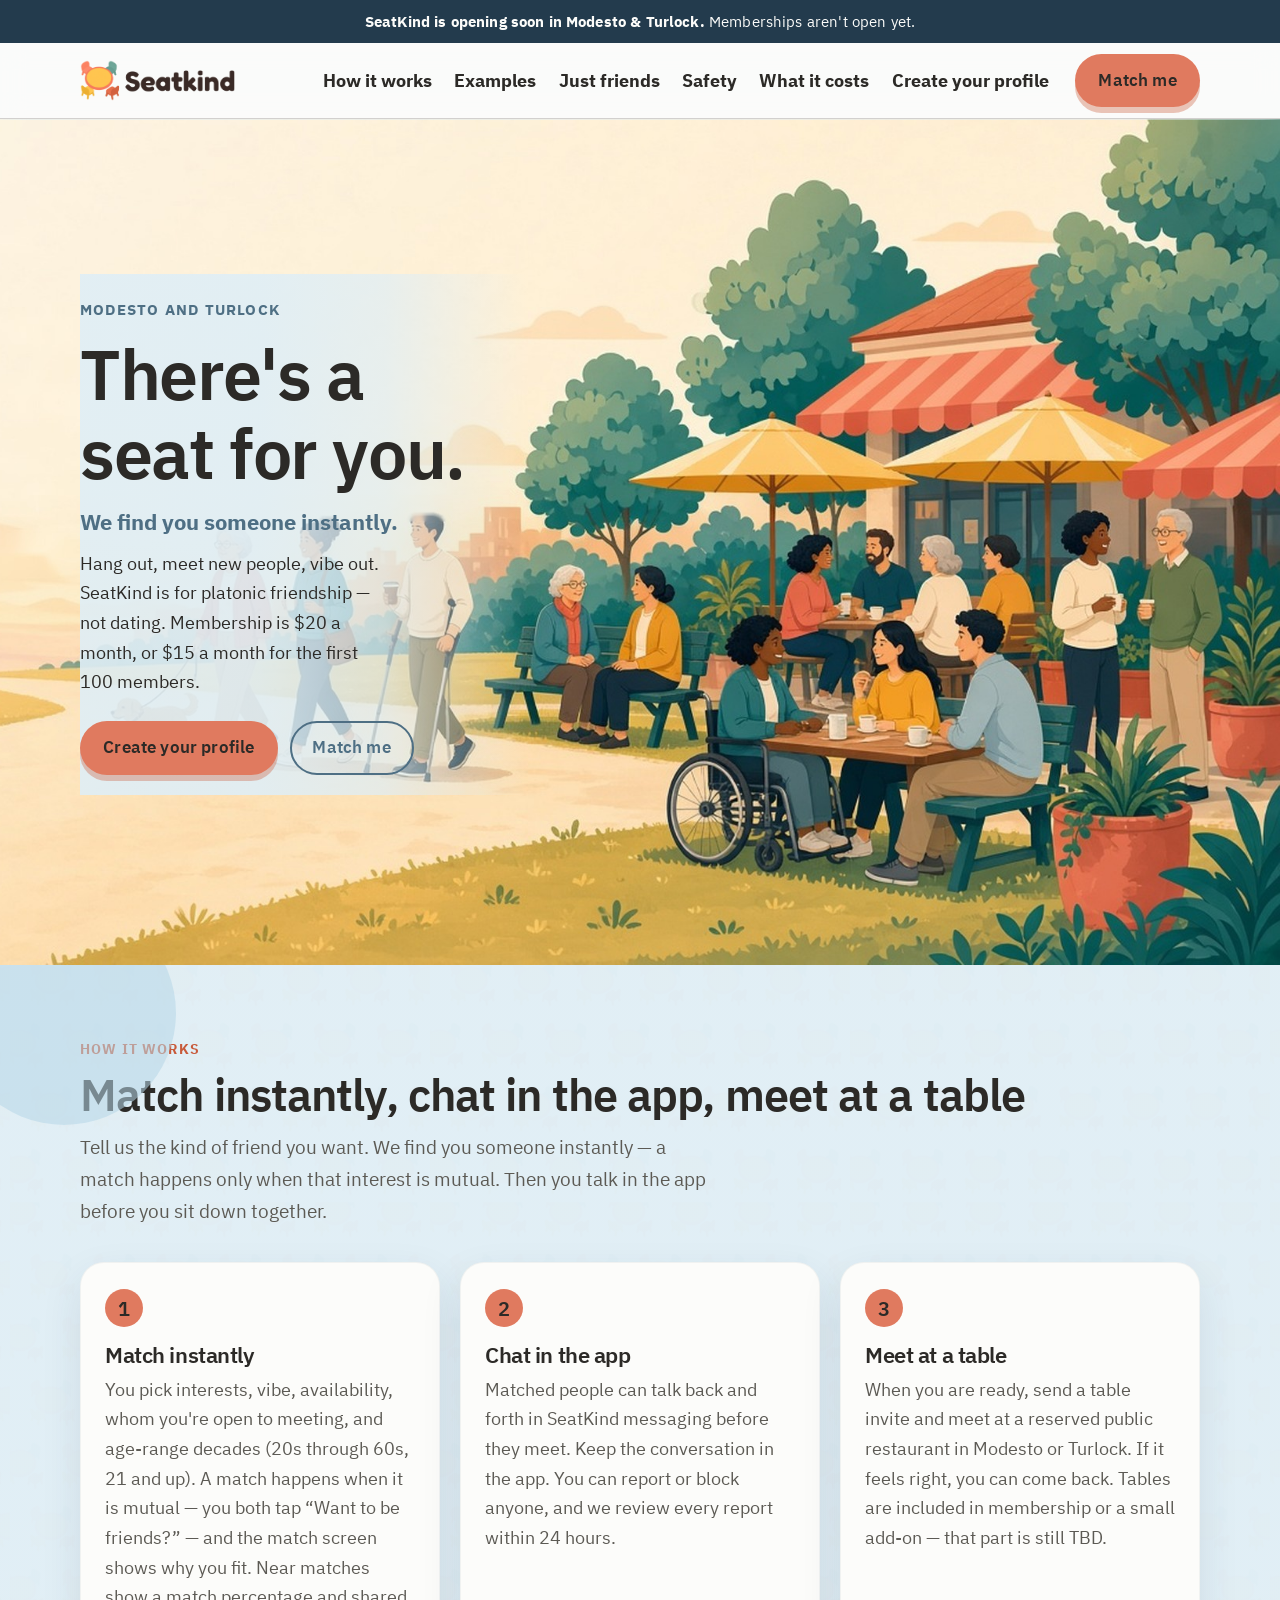
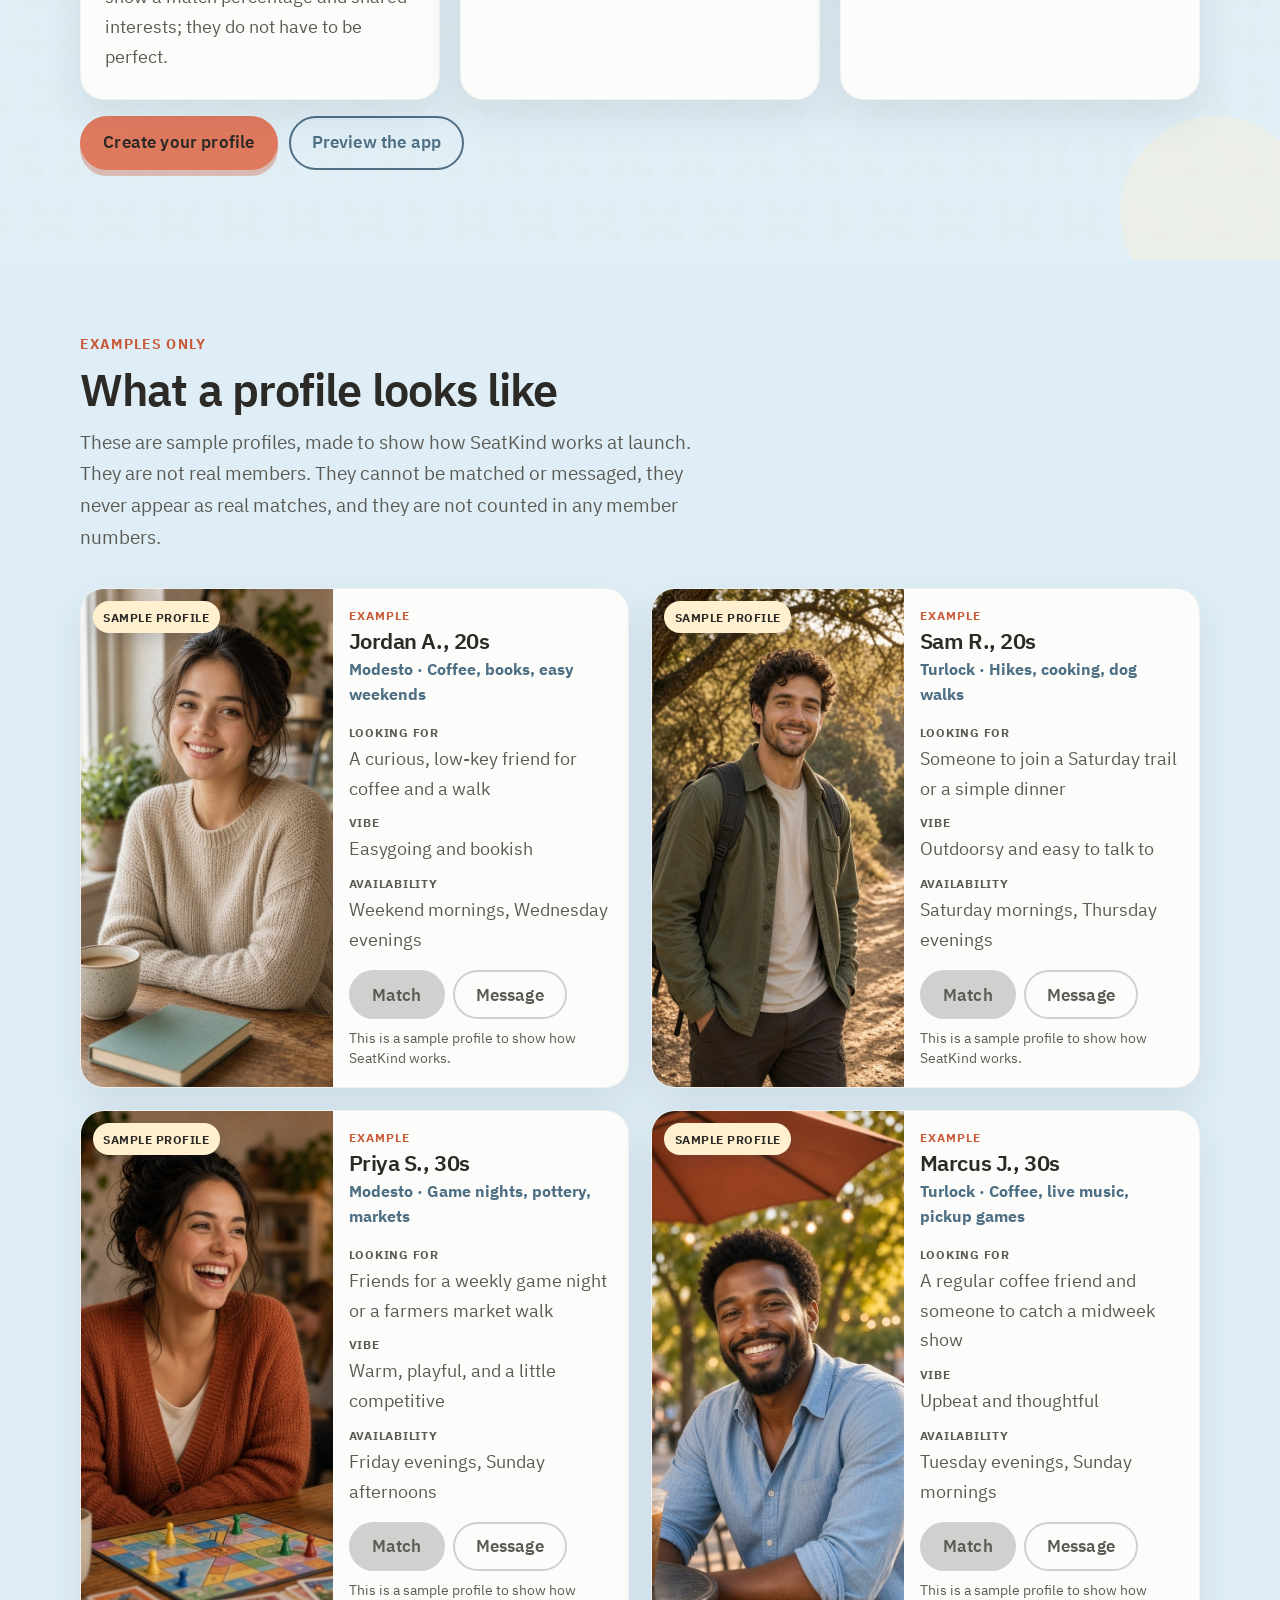
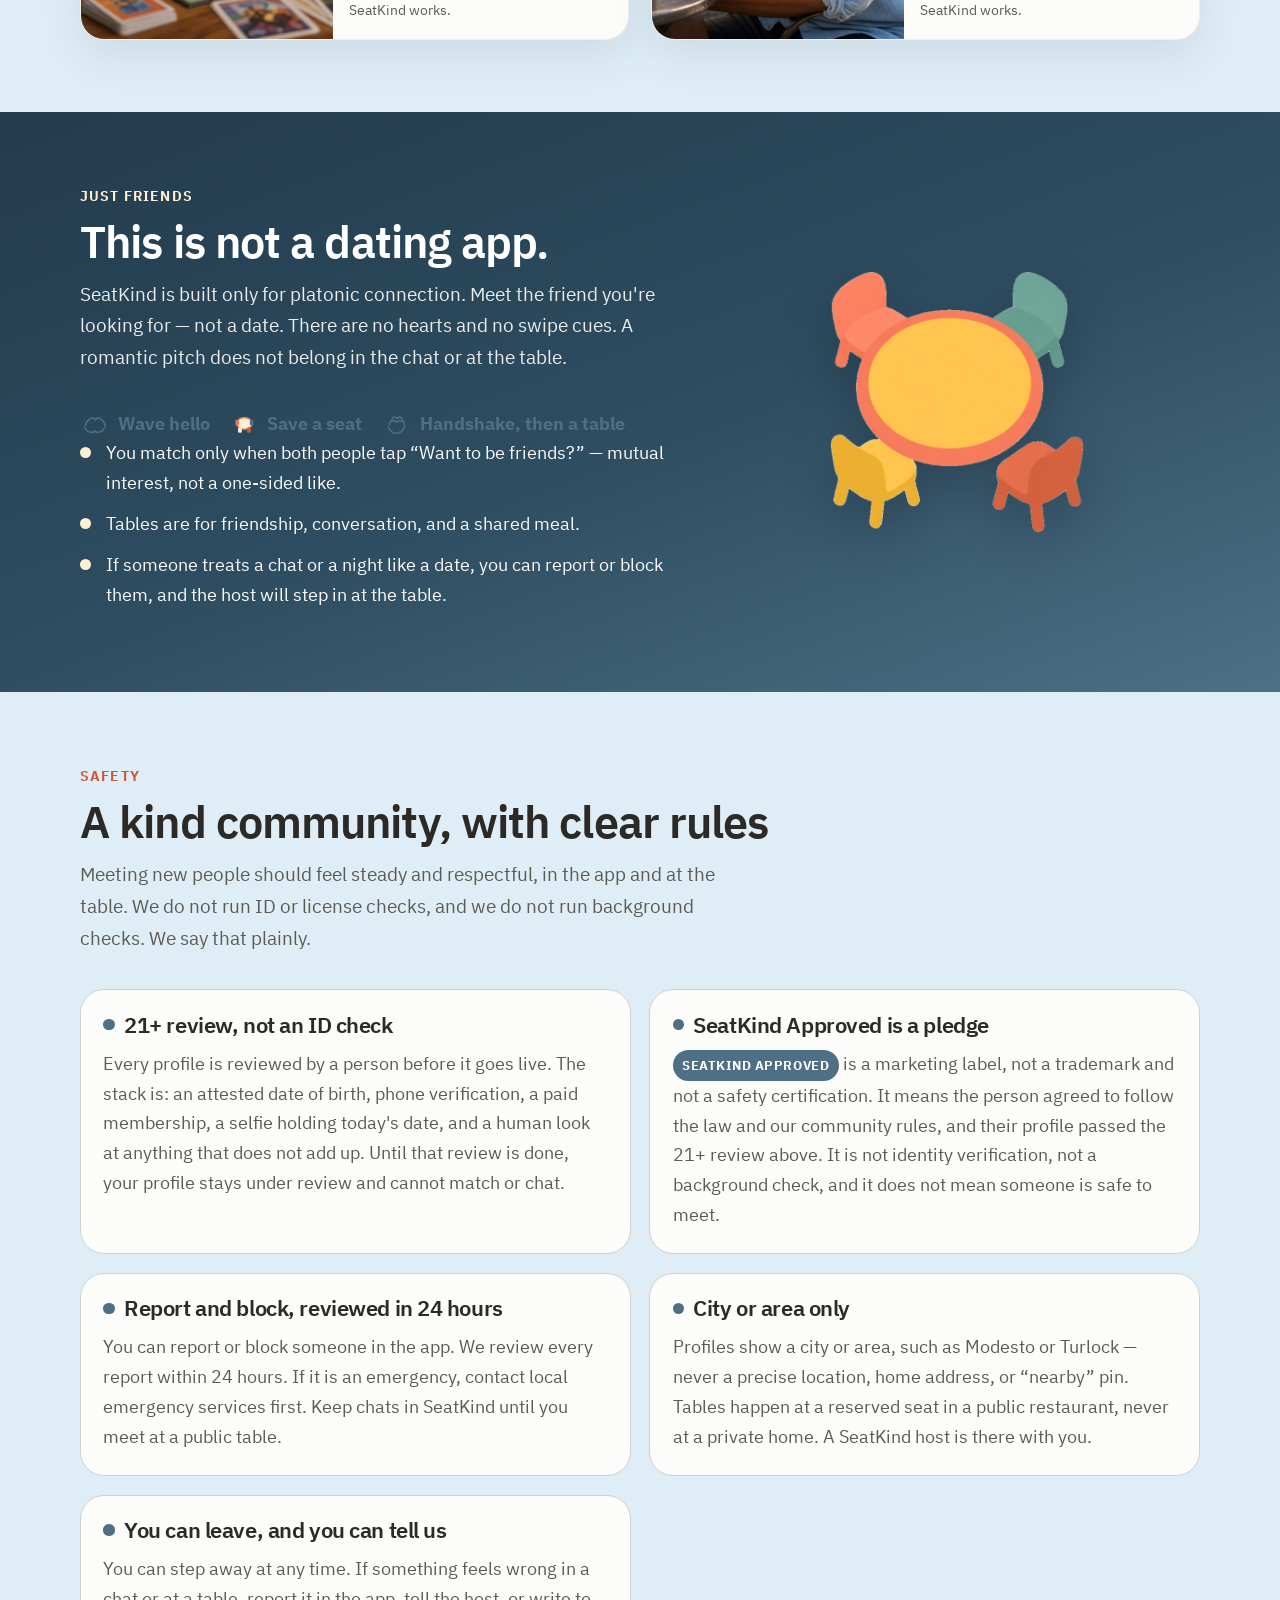
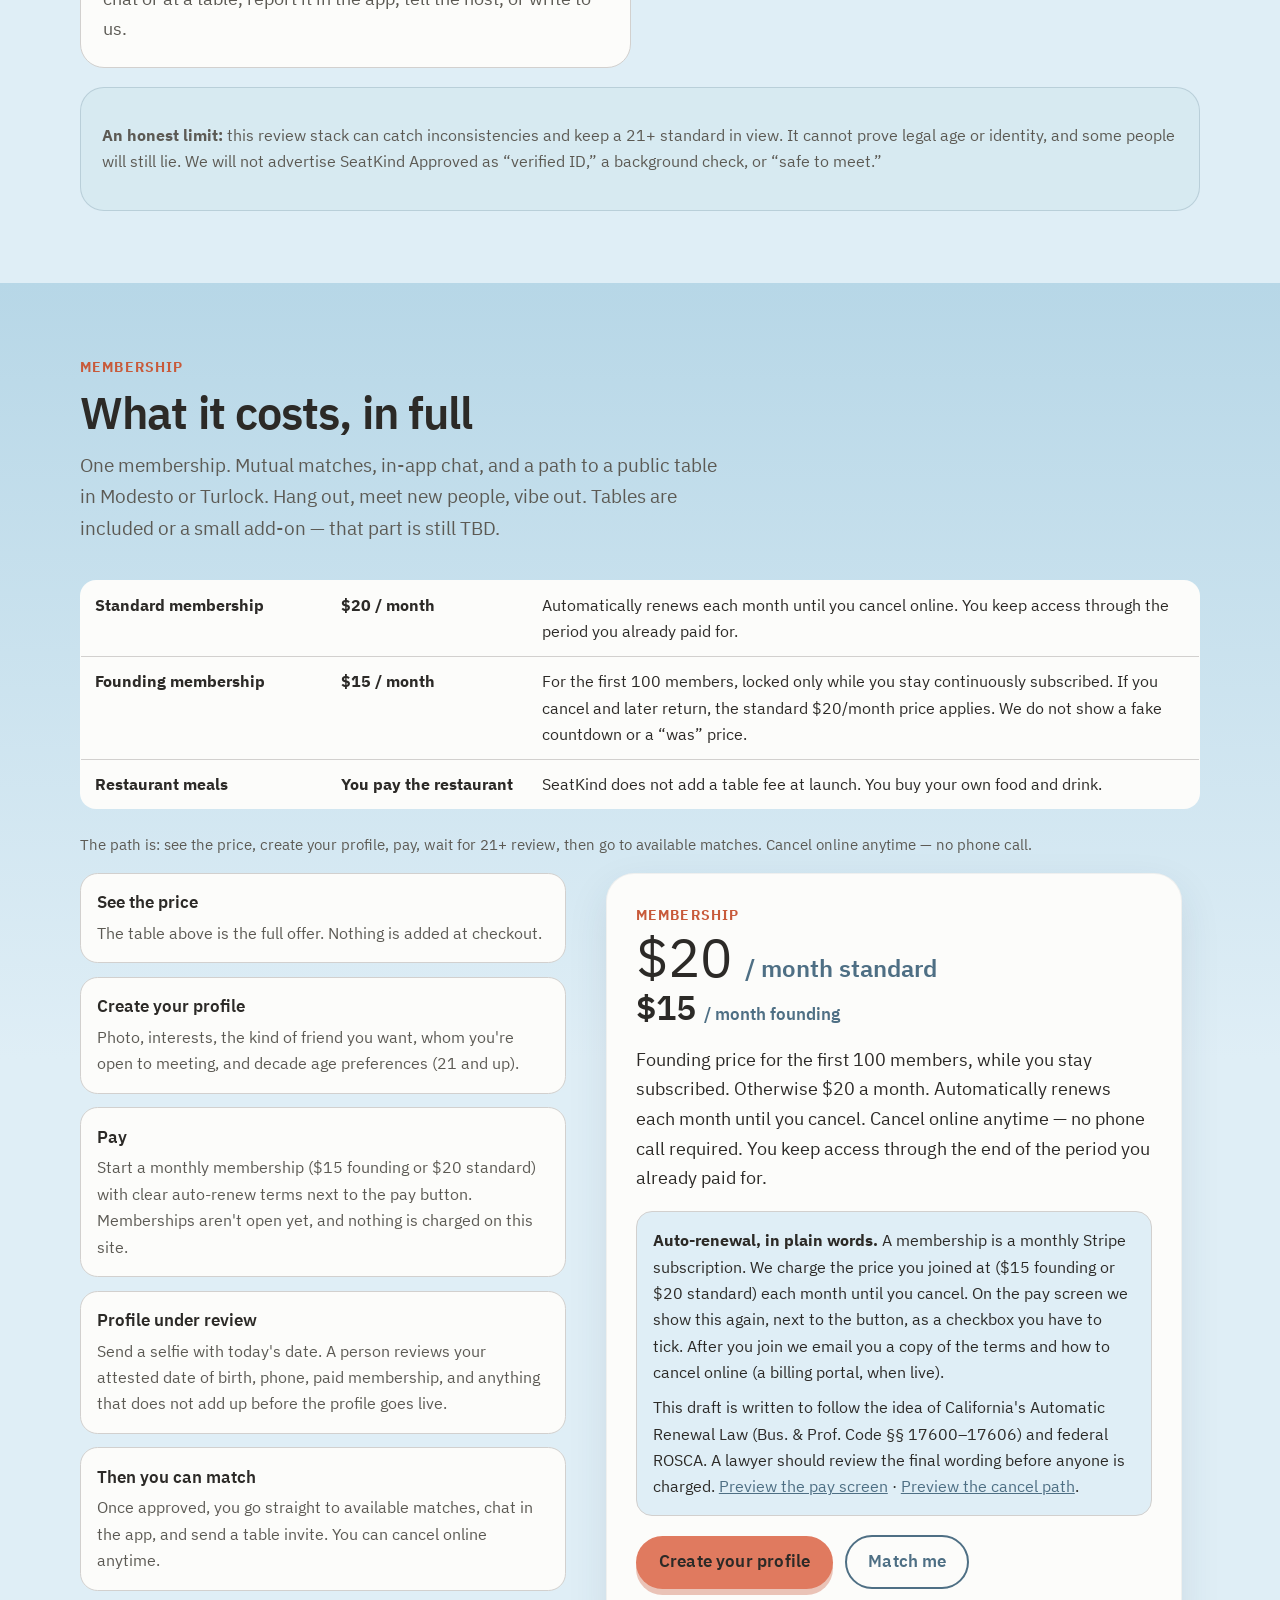
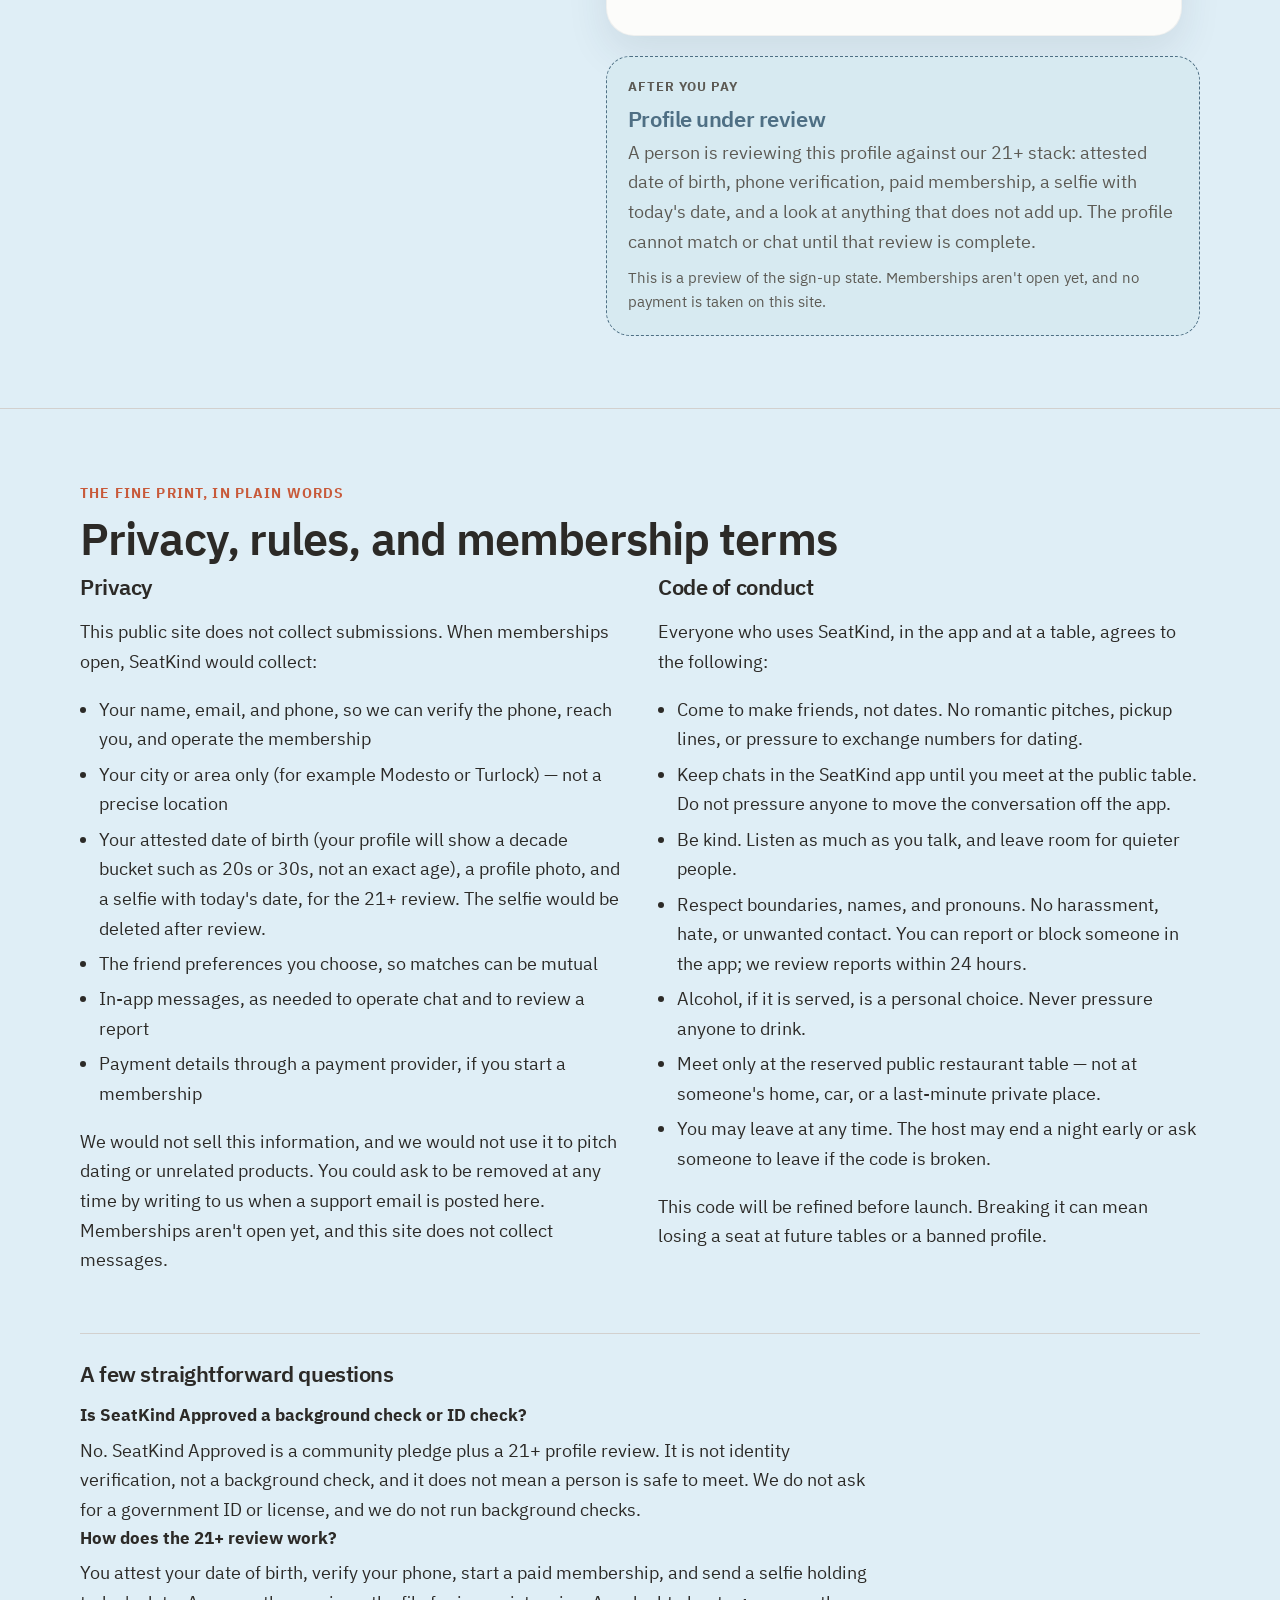
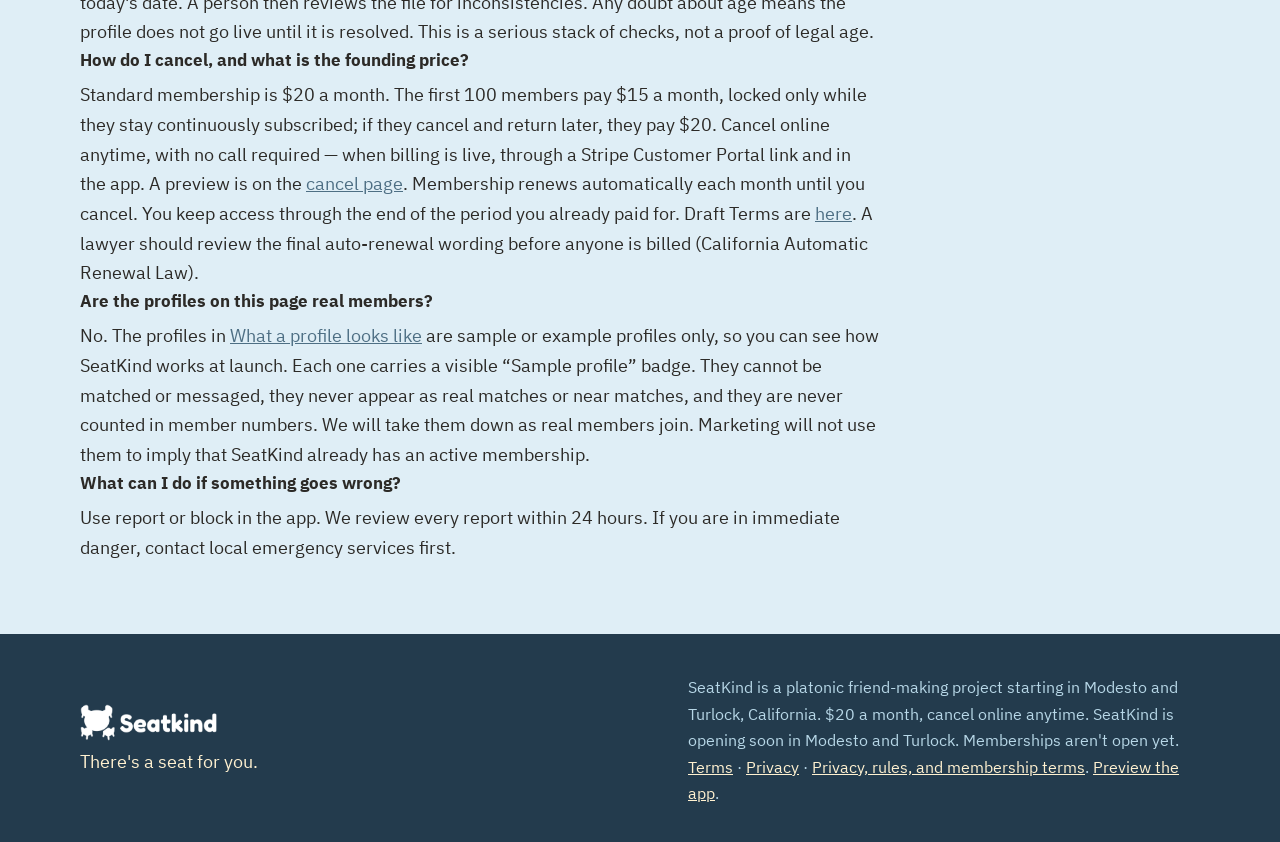
==== index.html @ 918b3656 "Publish the SeatKind opening-soon website. Public marketing site and app preview only. Memberships a" ====
<!DOCTYPE html>
<html lang="en">
<head>
  <meta charset="utf-8">
  <meta name="viewport" content="width=device-width, initial-scale=1">
  <title>SeatKind — There's a seat for you</title>
  <meta name="description" content="SeatKind helps adults in Modesto and Turlock hang out, meet new people, and find the friend they're looking for. We find you someone instantly. Friends, not dating. $20 a month, or $15 for founding members.">
  <meta name="robots" content="index, follow">
  <meta name="theme-color" content="#DFEEF6">
  <link rel="icon" type="image/png" sizes="32x32" href="assets/favicon-32.png">
  <link rel="icon" type="image/png" sizes="16x16" href="assets/favicon-16.png">
  <link rel="apple-touch-icon" href="assets/apple-touch-icon.png">
  <link rel="stylesheet" href="styles.css">
</head>
<body>
  <a class="skip" href="#join">Skip to create your profile</a>

  <div class="draft-banner"><strong>SeatKind is opening soon in Modesto &amp; Turlock.</strong> Memberships aren't open yet.</div>

  <header class="site-header">
    <div class="header-inner">
      <a class="logo" href="#top" aria-label="SeatKind home">
        <img src="assets/logo-horizontal.png" width="200" height="54" alt="SeatKind">
      </a>
      <button class="nav-toggle" type="button" aria-expanded="false" aria-controls="site-nav">Menu</button>
      <nav class="nav" id="site-nav" aria-label="Primary">
        <a href="#how">How it works</a>
        <a href="#examples">Examples</a>
        <a href="#friends">Just friends</a>
        <a href="#safety">Safety</a>
        <a href="#pricing">What it costs</a>
        <a href="opening-soon.html">Create your profile</a>
        <a class="btn" href="opening-soon.html">Match me</a>
      </nav>
    </div>
  </header>

  <main id="top">
    <section class="hero" aria-labelledby="hero-title">
      <img class="hero-bg" src="assets/hero-scene.jpg" width="1920" height="1080" alt="">
      <div class="hero-inner">
        <div class="hero-copy">
          <p class="eyebrow">Modesto and Turlock</p>
          <h1 id="hero-title">There's a seat for you.</h1>
          <p class="lede">We find you someone instantly.</p>
          <p class="sub">Hang out, meet new people, vibe out. SeatKind is for platonic friendship — not dating. Membership is $20 a month, or $15 a month for the first 100 members.</p>
          <div class="hero-actions">
            <a class="btn" href="opening-soon.html">Create your profile</a>
            <a class="btn btn-secondary" href="opening-soon.html">Match me</a>
          </div>
        </div>
      </div>
      <div class="hero-mobile-art">
        <img src="assets/hero-scene-900.jpg" width="1200" height="810" alt="Friends walking a dog, sitting on a bench, and talking over coffee at outdoor restaurant tables.">
      </div>
    </section>

    <section class="how" id="how" aria-labelledby="how-title">
      <div class="wrap">
        <p class="section-kicker">How it works</p>
        <h2 id="how-title">Match instantly, chat in the app, meet at a table</h2>
        <p class="lead">Tell us the kind of friend you want. We find you someone instantly — a match happens only when that interest is mutual. Then you talk in the app before you sit down together.</p>
        <ol class="steps">
          <li class="step">
            <div class="step-num" aria-hidden="true">1</div>
            <h3>Match instantly</h3>
            <p>You pick interests, vibe, availability, whom you're open to meeting, and age-range decades (20s through 60s, 21 and up). A match happens when it is mutual — you both tap “Want to be friends?” — and the match screen shows why you fit. Near matches show a match percentage and shared interests; they do not have to be perfect.</p>
          </li>
          <li class="step">
            <div class="step-num" aria-hidden="true">2</div>
            <h3>Chat in the app</h3>
            <p>Matched people can talk back and forth in SeatKind messaging before they meet. Keep the conversation in the app. You can report or block anyone, and we review every report within 24 hours.</p>
          </li>
          <li class="step">
            <div class="step-num" aria-hidden="true">3</div>
            <h3>Meet at a table</h3>
            <p>When you are ready, send a table invite and meet at a reserved public restaurant in Modesto or Turlock. If it feels right, you can come back. Tables are included in membership or a small add-on — that part is still TBD.</p>
          </li>
        </ol>
        <p class="app-entry"><a class="btn" href="opening-soon.html">Create your profile</a> <a class="btn btn-secondary" href="app/feed.html">Preview the app</a></p>
      </div>
    </section>

<section class="examples" id="examples" aria-labelledby="examples-title">
      <div class="wrap">
        <p class="section-kicker">Examples only</p>
        <h2 id="examples-title">What a profile looks like</h2>
        <p class="lead">These are sample profiles, made to show how SeatKind works at launch. They are not real members. They cannot be matched or messaged, they never appear as real matches, and they are not counted in any member numbers.</p>
        <div class="profile-grid">
          <article class="profile-card" data-sample="true" aria-label="Sample profile: Jordan A.">
            <div class="profile-photo">
              <img src="assets/samples/jordan-coffee.jpg" width="864" height="1152" alt="Illustrated sample photo: a smiling woman in a cream sweater at a coffee shop, with a cup and a book on the table.">
              <span class="sample-badge">Sample profile</span>
            </div>
            <div class="profile-body">
              <p class="example-tag">Example</p>
              <h3>Jordan A., 20s</h3>
              <p class="profile-meta">Modesto · Coffee, books, easy weekends</p>
              <dl>
                <div><dt>Looking for</dt><dd>A curious, low-key friend for coffee and a walk</dd></div>
                <div><dt>Vibe</dt><dd>Easygoing and bookish</dd></div>
                <div><dt>Availability</dt><dd>Weekend mornings, Wednesday evenings</dd></div>
              </dl>
              <div class="profile-actions">
                <button type="button" class="btn btn-disabled" disabled aria-disabled="true" title="This is a sample profile to show how SeatKind works">Match</button>
                <button type="button" class="btn btn-secondary btn-disabled" disabled aria-disabled="true" title="This is a sample profile to show how SeatKind works">Message</button>
              </div>
              <p class="sample-help">This is a sample profile to show how SeatKind works.</p>
            </div>
          </article>
          <article class="profile-card" data-sample="true" aria-label="Sample profile: Sam R.">
            <div class="profile-photo">
              <img src="assets/samples/sam-hike.jpg" width="864" height="1152" alt="Illustrated sample photo: a smiling man with a backpack on a sunny hiking trail under oak trees.">
              <span class="sample-badge">Sample profile</span>
            </div>
            <div class="profile-body">
              <p class="example-tag">Example</p>
              <h3>Sam R., 20s</h3>
              <p class="profile-meta">Turlock · Hikes, cooking, dog walks</p>
              <dl>
                <div><dt>Looking for</dt><dd>Someone to join a Saturday trail or a simple dinner</dd></div>
                <div><dt>Vibe</dt><dd>Outdoorsy and easy to talk to</dd></div>
                <div><dt>Availability</dt><dd>Saturday mornings, Thursday evenings</dd></div>
              </dl>
              <div class="profile-actions">
                <button type="button" class="btn btn-disabled" disabled aria-disabled="true" title="This is a sample profile to show how SeatKind works">Match</button>
                <button type="button" class="btn btn-secondary btn-disabled" disabled aria-disabled="true" title="This is a sample profile to show how SeatKind works">Message</button>
              </div>
              <p class="sample-help">This is a sample profile to show how SeatKind works.</p>
            </div>
          </article>
          <article class="profile-card" data-sample="true" aria-label="Sample profile: Priya S.">
            <div class="profile-photo">
              <img src="assets/samples/priya-gamenight.jpg" width="864" height="1152" alt="Illustrated sample photo: a laughing woman in a rust cardigan at a game-night table with a board game and mugs.">
              <span class="sample-badge">Sample profile</span>
            </div>
            <div class="profile-body">
              <p class="example-tag">Example</p>
              <h3>Priya S., 30s</h3>
              <p class="profile-meta">Modesto · Game nights, pottery, markets</p>
              <dl>
                <div><dt>Looking for</dt><dd>Friends for a weekly game night or a farmers market walk</dd></div>
                <div><dt>Vibe</dt><dd>Warm, playful, and a little competitive</dd></div>
                <div><dt>Availability</dt><dd>Friday evenings, Sunday afternoons</dd></div>
              </dl>
              <div class="profile-actions">
                <button type="button" class="btn btn-disabled" disabled aria-disabled="true" title="This is a sample profile to show how SeatKind works">Match</button>
                <button type="button" class="btn btn-secondary btn-disabled" disabled aria-disabled="true" title="This is a sample profile to show how SeatKind works">Message</button>
              </div>
              <p class="sample-help">This is a sample profile to show how SeatKind works.</p>
            </div>
          </article>
          <article class="profile-card" data-sample="true" aria-label="Sample profile: Marcus J.">
            <div class="profile-photo">
              <img src="assets/samples/marcus-cafe.jpg" width="864" height="1152" alt="Illustrated sample photo: a smiling man in a light-blue shirt at an outdoor cafe table under a terracotta umbrella.">
              <span class="sample-badge">Sample profile</span>
            </div>
            <div class="profile-body">
              <p class="example-tag">Example</p>
              <h3>Marcus J., 30s</h3>
              <p class="profile-meta">Turlock · Coffee, live music, pickup games</p>
              <dl>
                <div><dt>Looking for</dt><dd>A regular coffee friend and someone to catch a midweek show</dd></div>
                <div><dt>Vibe</dt><dd>Upbeat and thoughtful</dd></div>
                <div><dt>Availability</dt><dd>Tuesday evenings, Sunday mornings</dd></div>
              </dl>
              <div class="profile-actions">
                <button type="button" class="btn btn-disabled" disabled aria-disabled="true" title="This is a sample profile to show how SeatKind works">Match</button>
                <button type="button" class="btn btn-secondary btn-disabled" disabled aria-disabled="true" title="This is a sample profile to show how SeatKind works">Message</button>
              </div>
              <p class="sample-help">This is a sample profile to show how SeatKind works.</p>
            </div>
          </article>
        </div>
      </div>
    </section>

    <section class="not-dating" id="friends" aria-labelledby="friends-title">
      <div class="wrap not-dating-grid">
        <div>
          <p class="section-kicker">Just friends</p>
          <h2 id="friends-title">This is not a dating app.</h2>
          <p class="lead">SeatKind is built only for platonic connection. Meet the friend you're looking for — not a date. There are no hearts and no swipe cues. A romantic pitch does not belong in the chat or at the table.</p>
          <div class="icon-row" aria-hidden="true">
            <div class="icon-item">
              <svg viewBox="0 0 32 32" fill="none" stroke="#4E6F84" stroke-width="1.8" stroke-linecap="round" stroke-linejoin="round"><path d="M6 18c2-5 5-8 8-8 2 0 3 2 3 2s1-2 3-2c3 0 6 3 8 8"/><path d="M5 20c2 4 5 6 8 6 2.2 0 3.3-2 3.3-2s1.2 2 3.4 2c3 0 6-2 8-6"/></svg>
              Wave hello
            </div>
            <div class="icon-item">
              <svg viewBox="0 0 32 32" fill="none"><ellipse cx="16" cy="16" rx="8.5" ry="6.5" fill="#FFF1D0" stroke="#E07A5F" stroke-width="1.6"/><rect x="6" y="12" width="4.2" height="6" rx="1.4" fill="#E07A5F"/><rect x="22" y="12" width="4.2" height="6" rx="1.4" fill="#4E6F84"/><rect x="9" y="20.5" width="4.2" height="6" rx="1.4" fill="#FFF1D0"/><rect x="19" y="20.5" width="4.2" height="6" rx="1.4" fill="#C85A3A"/></svg>
              Save a seat
            </div>
            <div class="icon-item">
              <svg viewBox="0 0 32 32" fill="none" stroke="#4E6F84" stroke-width="1.8" stroke-linecap="round" stroke-linejoin="round"><path d="M8 18c0-3 2-5 5-5h1c1.4 2 3.6 2 5 0h1c3 0 5 2 5 5"/><path d="M7 20c2 5 6 7 9 7s7-2 9-7"/><path d="M11 13c0-2 1.4-4 3.2-4 1.4 0 2.3 1 2.8 2 .5-1 1.4-2 2.8-2 1.8 0 3.2 2 3.2 4"/></svg>
              Handshake, then a table
            </div>
          </div>

          <ul class="promise-list">
            <li>You match only when both people tap “Want to be friends?” — mutual interest, not a one-sided like.</li>
            <li>Tables are for friendship, conversation, and a shared meal.</li>
            <li>If someone treats a chat or a night like a date, you can report or block them, and the host will step in at the table.</li>
          </ul>
        </div>
        <img class="not-dating-mark" src="assets/logo-mark.png" width="320" height="330" alt="SeatKind mark: a round table seen from above with four chairs, one slightly apart as the open seat.">
      </div>
    </section>

    <section id="safety" aria-labelledby="safety-title">
      <div class="wrap">
        <p class="section-kicker">Safety</p>
        <h2 id="safety-title">A kind community, with clear rules</h2>
        <p class="lead">Meeting new people should feel steady and respectful, in the app and at the table. We do not run ID or license checks, and we do not run background checks. We say that plainly.</p>
        <div class="safety-grid">
          <article class="safety-card">
            <h3><span class="dot" aria-hidden="true"></span>21+ review, not an ID check</h3>
            <p>Every profile is reviewed by a person before it goes live. The stack is: an attested date of birth, phone verification, a paid membership, a selfie holding today's date, and a human look at anything that does not add up. Until that review is done, your profile stays under review and cannot match or chat.</p>
          </article>
          <article class="safety-card">
            <h3><span class="dot" aria-hidden="true"></span>SeatKind Approved is a pledge</h3>
            <p><span class="approved-badge-inline">SeatKind Approved</span> is a marketing label, not a trademark and not a safety certification. It means the person agreed to follow the law and our community rules, and their profile passed the 21+ review above. It is not identity verification, not a background check, and it does not mean someone is safe to meet.</p>
          </article>
          <article class="safety-card">
            <h3><span class="dot" aria-hidden="true"></span>Report and block, reviewed in 24 hours</h3>
            <p>You can report or block someone in the app. We review every report within 24 hours. If it is an emergency, contact local emergency services first. Keep chats in SeatKind until you meet at a public table.</p>
          </article>
          <article class="safety-card">
            <h3><span class="dot" aria-hidden="true"></span>City or area only</h3>
            <p>Profiles show a city or area, such as Modesto or Turlock — never a precise location, home address, or “nearby” pin. Tables happen at a reserved seat in a public restaurant, never at a private home. A SeatKind host is there with you.</p>
          </article>
          <article class="safety-card">
            <h3><span class="dot" aria-hidden="true"></span>You can leave, and you can tell us</h3>
            <p>You can step away at any time. If something feels wrong in a chat or at a table, report it in the app, tell the host, or write to us.</p>
          </article>
        </div>
        <div class="approved-note">
          <p class="disclaimer"><strong>An honest limit:</strong> this review stack can catch inconsistencies and keep a 21+ standard in view. It cannot prove legal age or identity, and some people will still lie. We will not advertise SeatKind Approved as “verified ID,” a background check, or “safe to meet.”</p>
        </div>
      </div>
    </section>

    <section class="pricing" id="pricing" aria-labelledby="pricing-title">
      <div class="wrap">
        <p class="section-kicker">Membership</p>
        <h2 id="pricing-title">What it costs, in full</h2>
        <p class="lead">One membership. Mutual matches, in-app chat, and a path to a public table in Modesto or Turlock. Hang out, meet new people, vibe out. Tables are included or a small add-on — that part is still TBD.</p>
        <div class="costs-table-wrap">
            <table class="costs-table">
              <tbody>
                <tr>
                  <th scope="row">Standard membership</th>
                  <td class="price-cell">$20 / month</td>
                  <td>Automatically renews each month until you cancel online. You keep access through the period you already paid for.</td>
                </tr>
                <tr>
                  <th scope="row">Founding membership</th>
                  <td class="price-cell">$15 / month</td>
                  <td>For the first 100 members, locked only while you stay continuously subscribed. If you cancel and later return, the standard $20/month price applies. We do not show a fake countdown or a “was” price.</td>
                </tr>
                <tr>
                  <th scope="row">Restaurant meals</th>
                  <td class="price-cell">You pay the restaurant</td>
                  <td>SeatKind does not add a table fee at launch. You buy your own food and drink.</td>
                </tr>
              </tbody>
            </table>
          </div>
        <p class="costs-note">The path is: see the price, create your profile, pay, wait for 21+ review, then go to available matches. Cancel online anytime — no phone call.</p>
        <div class="join-grid">
          <ol class="signup-flow" id="join">
            <li>
              <strong>See the price</strong>
              <span>The table above is the full offer. Nothing is added at checkout.</span>
            </li>
            <li>
              <strong>Create your profile</strong>
              <span>Photo, interests, the kind of friend you want, whom you're open to meeting, and decade age preferences (21 and up).</span>
            </li>
            <li>
              <strong>Pay</strong>
              <span>Start a monthly membership ($15 founding or $20 standard) with clear auto-renew terms next to the pay button. Memberships aren't open yet, and nothing is charged on this site.</span>
            </li>
            <li>
              <strong>Profile under review</strong>
              <span>Send a selfie with today's date. A person reviews your attested date of birth, phone, paid membership, and anything that does not add up before the profile goes live.</span>
            </li>
            <li>
              <strong>Then you can match</strong>
              <span>Once approved, you go straight to available matches, chat in the app, and send a table invite. You can cancel online anytime.</span>
            </li>
          </ol>
        <div class="join-panel">
          <div class="price-card">
            <p class="section-kicker" style="margin:0">Membership</p>
            <p class="price-amount">$20 <span>/ month standard</span></p>
            <p class="price-founding">$15 <span>/ month founding</span></p>
            <p>Founding price for the first 100 members, while you stay subscribed. Otherwise $20 a month. Automatically renews each month until you cancel. Cancel online anytime — no phone call required. You keep access through the end of the period you already paid for.</p>
            <div class="renew-box">
              <p><strong>Auto-renewal, in plain words.</strong> A membership is a monthly Stripe subscription. We charge the price you joined at ($15 founding or $20 standard) each month until you cancel. On the pay screen we show this again, next to the button, as a checkbox you have to tick. After you join we email you a copy of the terms and how to cancel online (a billing portal, when live).</p>
              <p>This draft is written to follow the idea of California's Automatic Renewal Law (Bus. &amp; Prof. Code §§ 17600–17606) and federal ROSCA. A lawyer should review the final wording before anyone is charged. <a href="opening-soon.html">Preview the pay screen</a> · <a href="app/cancel.html">Preview the cancel path</a>.</p>
            </div>
            <p class="hero-actions" style="margin-top:1.2rem">
              <a class="btn" href="opening-soon.html">Create your profile</a>
              <a class="btn btn-secondary" href="opening-soon.html">Match me</a>
            </p>
          </div>
          <aside class="review-state" aria-label="Example of the profile under review state">
            <p class="review-state-kicker">After you pay</p>
            <h3>Profile under review</h3>
            <p>A person is reviewing this profile against our 21+ stack: attested date of birth, phone verification, paid membership, a selfie with today's date, and a look at anything that does not add up. The profile cannot match or chat until that review is complete.</p>
            <p class="review-state-note">This is a preview of the sign-up state. Memberships aren't open yet, and no payment is taken on this site.</p>
          </aside>
        </div>
        </div>
      </div>
    </section>

    <section class="policy" id="conduct" aria-labelledby="policy-title">
      <div class="wrap">
        <p class="section-kicker">The fine print, in plain words</p>
        <h2 id="policy-title">Privacy, rules, and membership terms</h2>
        <div class="policy-grid">
          <div>
            <h3>Privacy</h3>
            <p>This public site does not collect submissions. When memberships open, SeatKind would collect:</p>
            <ul>
              <li>Your name, email, and phone, so we can verify the phone, reach you, and operate the membership</li>
              <li>Your city or area only (for example Modesto or Turlock) — not a precise location</li>
              <li>Your attested date of birth (your profile will show a decade bucket such as 20s or 30s, not an exact age), a profile photo, and a selfie with today's date, for the 21+ review. The selfie would be deleted after review.</li>
              <li>The friend preferences you choose, so matches can be mutual</li>
              <li>In-app messages, as needed to operate chat and to review a report</li>
              <li>Payment details through a payment provider, if you start a membership</li>
            </ul>
            <p>We would not sell this information, and we would not use it to pitch dating or unrelated products. You could ask to be removed at any time by writing to us when a support email is posted here. Memberships aren't open yet, and this site does not collect messages.</p>
          </div>
          <div>
            <h3>Code of conduct</h3>
            <p>Everyone who uses SeatKind, in the app and at a table, agrees to the following:</p>
            <ul>
              <li>Come to make friends, not dates. No romantic pitches, pickup lines, or pressure to exchange numbers for dating.</li>
              <li>Keep chats in the SeatKind app until you meet at the public table. Do not pressure anyone to move the conversation off the app.</li>
              <li>Be kind. Listen as much as you talk, and leave room for quieter people.</li>
              <li>Respect boundaries, names, and pronouns. No harassment, hate, or unwanted contact. You can report or block someone in the app; we review reports within 24 hours.</li>
              <li>Alcohol, if it is served, is a personal choice. Never pressure anyone to drink.</li>
              <li>Meet only at the reserved public restaurant table — not at someone's home, car, or a last-minute private place.</li>
              <li>You may leave at any time. The host may end a night early or ask someone to leave if the code is broken.</li>
            </ul>
            <p>This code will be refined before launch. Breaking it can mean losing a seat at future tables or a banned profile.</p>
          </div>
        </div>
        <div class="faq-block" id="faq">
          <h3>A few straightforward questions</h3>
          <h4>Is SeatKind Approved a background check or ID check?</h4>
          <p>No. SeatKind Approved is a community pledge plus a 21+ profile review. It is not identity verification, not a background check, and it does not mean a person is safe to meet. We do not ask for a government ID or license, and we do not run background checks.</p>
          <h4>How does the 21+ review work?</h4>
          <p>You attest your date of birth, verify your phone, start a paid membership, and send a selfie holding today's date. A person then reviews the file for inconsistencies. Any doubt about age means the profile does not go live until it is resolved. This is a serious stack of checks, not a proof of legal age.</p>
          <h4>How do I cancel, and what is the founding price?</h4>
          <p>Standard membership is $20 a month. The first 100 members pay $15 a month, locked only while they stay continuously subscribed; if they cancel and return later, they pay $20. Cancel online anytime, with no call required — when billing is live, through a Stripe Customer Portal link and in the app. A preview is on the <a href="app/cancel.html">cancel page</a>. Membership renews automatically each month until you cancel. You keep access through the end of the period you already paid for. Draft Terms are <a href="legal/terms-of-service.html">here</a>. A lawyer should review the final auto-renewal wording before anyone is billed (California Automatic Renewal Law).</p>
          <h4>Are the profiles on this page real members?</h4>
          <p>No. The profiles in <a href="#examples">What a profile looks like</a> are sample or example profiles only, so you can see how SeatKind works at launch. Each one carries a visible “Sample profile” badge. They cannot be matched or messaged, they never appear as real matches or near matches, and they are never counted in member numbers. We will take them down as real members join. Marketing will not use them to imply that SeatKind already has an active membership.</p>
          <h4>What can I do if something goes wrong?</h4>
          <p>Use report or block in the app. We review every report within 24 hours. If you are in immediate danger, contact local emergency services first.</p>
        </div>
      </div>
    </section>
  </main>

  <footer class="site-footer">
    <div class="footer-inner">
      <div>
        <a class="logo" href="#top" aria-label="SeatKind">
          <img src="assets/logo-horizontal-white.png" width="180" height="48" alt="SeatKind">
        </a>
        <p class="footer-tag">There's a seat for you.</p>
      </div>
      <p class="footer-meta">SeatKind is a platonic friend-making project starting in Modesto and Turlock, California. $20 a month, cancel online anytime. SeatKind is opening soon in Modesto and Turlock. Memberships aren't open yet. <a href="legal/terms-of-service.html">Terms</a> · <a href="legal/privacy-policy.html">Privacy</a> · <a href="#conduct">Privacy, rules, and membership terms</a>. <a href="app/feed.html">Preview the app</a>.</p>
    </div>
  </footer>

  <script>
    (function () {
      var toggle = document.querySelector(".nav-toggle");
      var nav = document.getElementById("site-nav");
      if (toggle && nav) {
        toggle.addEventListener("click", function () {
          var open = nav.classList.toggle("is-open");
          toggle.setAttribute("aria-expanded", open ? "true" : "false");
        });
        nav.querySelectorAll("a").forEach(function (link) {
          link.addEventListener("click", function () {
            nav.classList.remove("is-open");
            toggle.setAttribute("aria-expanded", "false");
          });
        });
      }
    })();
  </script>
</body>
</html>
---- styles.css ----
@font-face {
  font-family: "IBM Plex Sans";
  src: url("assets/fonts/IBMPlexSans-Regular.woff2") format("woff2");
  font-weight: 400;
  font-style: normal;
  font-display: swap;
}
@font-face {
  font-family: "IBM Plex Sans";
  src: url("assets/fonts/IBMPlexSans-Italic.woff2") format("woff2");
  font-weight: 400;
  font-style: italic;
  font-display: swap;
}
@font-face {
  font-family: "IBM Plex Sans";
  src: url("assets/fonts/IBMPlexSans-Medium.woff2") format("woff2");
  font-weight: 500;
  font-style: normal;
  font-display: swap;
}
@font-face {
  font-family: "IBM Plex Sans";
  src: url("assets/fonts/IBMPlexSans-MediumItalic.woff2") format("woff2");
  font-weight: 500;
  font-style: italic;
  font-display: swap;
}
@font-face {
  font-family: "IBM Plex Sans";
  src: url("assets/fonts/IBMPlexSans-SemiBold.woff2") format("woff2");
  font-weight: 600;
  font-style: normal;
  font-display: swap;
}
@font-face {
  font-family: "IBM Plex Sans";
  src: url("assets/fonts/IBMPlexSans-SemiBoldItalic.woff2") format("woff2");
  font-weight: 600;
  font-style: italic;
  font-display: swap;
}
@font-face {
  font-family: "IBM Plex Sans";
  src: url("assets/fonts/IBMPlexSans-Bold.woff2") format("woff2");
  font-weight: 700;
  font-style: normal;
  font-display: swap;
}
@font-face {
  font-family: "IBM Plex Sans";
  src: url("assets/fonts/IBMPlexSans-BoldItalic.woff2") format("woff2");
  font-weight: 700;
  font-style: italic;
  font-display: swap;
}

/* SeatKind marketing page — draft for review, not published.
   Coastal blue restyle. SeatKind coral kept for primary CTAs.
    */
:root {
  --sky: #DFEEF6;
  --cream: #DFEEF6; /* page ground (legacy token name) */
  --sand: #FFF1D0;
  --coral: #E07A5F;
  --coral-deep: #C85A3A;
  --coral-hover: #E07A5F; /* same fill; ink labels need 4.85:1 on coral */
  --yellow: #FFF1D0; /* founding-price chip and highlights */
  --slate: #4E6F84;
  --teal: #4E6F84; /* legacy token, now slate */
  --teal-deep: #4E6F84;
  --navy: #233B4D;
  --ink: #2C2A27;
  --wash: #B7D7E7;
  --peach: #B7D7E7; /* legacy token, now sky wash */
  --peach-soft: #B7D7E7;
  --white: #FCFCFA;
  --line: #D2D0CE;
  --muted: #5C5A54; /* #7D7A74 is below 4.5:1 on sky/cards at body size */
  --shadow: 0 16px 40px rgba(35, 59, 77, 0.10);
  --radius: 1.5rem;
  --font-display: "IBM Plex Sans", "Segoe UI", sans-serif;
  --font-body: "IBM Plex Sans", "Segoe UI", sans-serif;
  --max: 70rem;
}

*, *::before, *::after { box-sizing: border-box; }

html {
  scroll-behavior: smooth;
}

html, body {
  overflow-x: hidden;
}

body {
  margin: 0;
  color: var(--ink);
  font-family: var(--font-body);
  font-size: 1.125rem;
  line-height: 1.65;
  background: var(--cream);
  font-synthesis: none;
}

img { max-width: 100%; height: auto; display: block; }
a { color: var(--teal-deep); }
a:hover { color: var(--navy); }

:focus-visible {
  outline: 3px solid var(--teal);
  outline-offset: 3px;
}

.skip {
  position: absolute;
  left: 1rem;
  top: -3rem;
  background: var(--navy);
  color: var(--white);
  padding: 0.5rem 1rem;
  border-radius: 999px;
  z-index: 20;
}
.skip:focus { top: 1rem; }

/* Draft notice */
.draft-banner {
  background: var(--navy);
  color: var(--white);
  font-size: 0.95rem;
  text-align: center;
  padding: 0.55rem 1.25rem;
  letter-spacing: 0.01em;
}
.draft-banner strong { font-weight: 800; }

/* Header */
.site-header {
  position: sticky;
  top: 0;
  z-index: 10;
  background: rgba(252, 252, 250, 0.94);
  backdrop-filter: blur(12px);
  border-bottom: 1px solid var(--line);
}

.header-inner,
.wrap {
  width: min(var(--max), calc(100% - 2rem));
  margin-inline: auto;
}

.header-inner {
  display: flex;
  align-items: center;
  justify-content: space-between;
  gap: 1rem;
  padding: 0.7rem 0;
}

.logo {
  display: flex;
  align-items: center;
  flex: 0 0 auto;
}
.logo img {
  height: 2.6rem;
  width: auto;
}

.nav {
  display: flex;
  align-items: center;
  gap: 1.4rem;
  font-weight: 700;
}
.nav a {
  color: var(--ink);
  text-decoration: none;
}
.nav a:hover { color: var(--navy); }
.nav .btn { margin-left: 0.25rem; }

.nav-toggle {
  display: none;
  border: 0;
  background: transparent;
  color: var(--ink);
  font: inherit;
  font-weight: 700;
  cursor: pointer;
  padding: 0.4rem 0.6rem;
}

/* Buttons */
.btn {
  display: inline-flex;
  align-items: center;
  justify-content: center;
  background: var(--coral);
  color: var(--ink) !important;
  text-decoration: none;
  font-family: var(--font-display);
  font-weight: 600;
  font-size: 1.05rem;
  letter-spacing: 0.01em;
  border: 0;
  border-radius: 999px;
  padding: 0.8rem 1.45rem;
  cursor: pointer;
  box-shadow: 0 6px 0 rgba(200, 90, 58, 0.35);
  transition: transform 0.15s ease, background 0.15s ease, box-shadow 0.15s ease;
}
.btn:hover {
  background: var(--coral-hover);
  transform: translateY(-1px);
}
.btn:active {
  transform: translateY(2px);
  box-shadow: 0 2px 0 rgba(200, 90, 58, 0.35);
}
.btn-secondary {
  background: transparent;
  color: var(--teal-deep) !important;
  box-shadow: none;
  border: 2px solid var(--teal);
  padding: 0.7rem 1.3rem;
}
.btn-secondary:hover {
  background: rgba(78, 111, 132, 0.12);
  transform: none;
}
.btn-secondary:active { transform: none; box-shadow: none; }

/* Hero */
.hero {
  position: relative;
  overflow: hidden;
  background: var(--cream);
  min-height: clamp(32rem, 78vh, 46rem);
  display: grid;
  align-items: stretch;
}

.hero-bg {
  position: absolute;
  inset: 0;
  width: 100%;
  height: 100%;
  object-fit: cover;
  object-position: right center;
  pointer-events: none;
}

.hero-inner {
  position: relative;
  z-index: 1;
  width: min(var(--max), calc(100% - 2rem));
  margin-inline: auto;
  display: grid;
  grid-template-columns: minmax(18rem, 28rem) 1fr;
  align-items: center;
  min-height: clamp(32rem, 78vh, 46rem);
  padding: 3rem 0 4rem;
}

.hero-copy {
  background: linear-gradient(90deg, rgba(223, 238, 246,0.9) 40%, rgba(223, 238, 246,0.72) 68%, rgba(223, 238, 246,0) 100%);
  padding: 1.25rem 3rem 1.25rem 0;
}

.eyebrow {
  display: inline-block;
  font-weight: 800;
  font-size: 0.95rem;
  letter-spacing: 0.08em;
  text-transform: uppercase;
  color: var(--teal-deep);
  margin: 0 0 0.85rem;
}

h1, h2, h3 {
  font-family: var(--font-display);
  font-weight: 600;
  letter-spacing: -0.02em;
  line-height: 1.12;
  margin: 0 0 0.75rem;
  color: var(--ink);
}

h1 {
  font-size: clamp(2.6rem, 6vw, 4.4rem);
  max-width: 12ch;
}

h2 { font-size: clamp(2rem, 4vw, 2.8rem); }
h3 { font-size: 1.35rem; }

.lede {
  font-size: 1.35rem;
  font-weight: 800;
  color: var(--teal-deep);
  margin: 0 0 0.5rem;
}

.sub {
  margin: 0 0 1.5rem;
  color: var(--ink);
  max-width: 28ch;
}

.hero-actions {
  display: flex;
  flex-wrap: wrap;
  gap: 0.75rem;
  align-items: center;
}

/* Sections */
section { padding: 4.5rem 0; }
.section-kicker {
  font-weight: 800;
  font-size: 0.9rem;
  letter-spacing: 0.08em;
  text-transform: uppercase;
  color: var(--coral-deep);
  margin: 0 0 0.5rem;
}
.lead {
  font-size: 1.2rem;
  max-width: 40rem;
  margin: 0 0 2.25rem;
  color: var(--muted);
}

/* How it works */
.how {
  position: relative;
  overflow: hidden;
  background:
    linear-gradient(180deg, rgba(223, 238, 246,0.92), rgba(223, 238, 246,0.94)),
    url("assets/pattern.png") center / 420px repeat;
}
.how::before,
.how::after {
  content: "";
  position: absolute;
  border-radius: 50%;
  pointer-events: none;
}
.how::before {
  width: 14rem;
  height: 14rem;
  background: var(--wash);
  opacity: 0.55;
  top: -4rem;
  left: -3rem;
}
.how::after {
  width: 12rem;
  height: 12rem;
  background: var(--sand);
  opacity: 0.35;
  bottom: -3rem;
  right: -2rem;
}

.steps {
  list-style: none;
  margin: 0;
  padding: 0;
  display: grid;
  grid-template-columns: repeat(3, 1fr);
  gap: 1.25rem;
  position: relative;
  z-index: 1;
}

.step {
  background: var(--white);
  border-radius: var(--radius);
  padding: 1.6rem 1.5rem 1.7rem;
  box-shadow: var(--shadow);
  border: 1px solid rgba(35, 59, 77, 0.05);
}
.step-num {
  width: 2.4rem;
  height: 2.4rem;
  border-radius: 999px;
  display: grid;
  place-items: center;
  background: var(--coral);
  color: var(--ink);
  font-family: var(--font-display);
  font-size: 1.25rem;
  font-weight: 600;
  margin-bottom: 1rem;
}
.step p { margin: 0; color: var(--muted); }
.step h3 { margin-bottom: 0.45rem; }

/* Not dating */
.not-dating {
  background: linear-gradient(160deg, var(--navy) 0%, #2F4E62 55%, var(--slate) 100%);
  color: var(--white);
}
.not-dating h2,
.not-dating .section-kicker { color: #fff; }
.not-dating .section-kicker { color: var(--yellow); }
.not-dating .lead { color: rgba(252, 252, 250, 0.92); }
.not-dating-grid {
  display: grid;
  grid-template-columns: 1.1fr 0.9fr;
  gap: 2.5rem;
  align-items: center;
}
.not-dating-mark {
  justify-self: center;
  width: min(16rem, 70%);
  filter: drop-shadow(0 18px 24px rgba(0,0,0,0.18));
}
.promise-list {
  margin: 0;
  padding: 0;
  list-style: none;
}
.promise-list li {
  position: relative;
  padding-left: 1.6rem;
  margin-bottom: 0.7rem;
}
.promise-list li::before {
  content: "";
  position: absolute;
  left: 0;
  top: 0.55rem;
  width: 0.7rem;
  height: 0.7rem;
  border-radius: 50%;
  background: var(--yellow);
}

/* Safety */
.safety-grid {
  display: grid;
  grid-template-columns: repeat(2, 1fr);
  gap: 1.15rem;
}
.safety-card {
  background: var(--white);
  border-radius: var(--radius);
  padding: 1.4rem 1.4rem 1.5rem;
  border: 1px solid var(--line);
}
.safety-card h3 {
  display: flex;
  align-items: center;
  gap: 0.6rem;
}
.dot {
  width: 0.7rem;
  height: 0.7rem;
  border-radius: 50%;
  background: var(--teal);
  flex: 0 0 auto;
}
.safety-card p { margin: 0; color: var(--muted); }

/* Membership and sign-up */
.join {
  background:
    linear-gradient(180deg, var(--wash) 0%, var(--sky) 40%, var(--sky) 100%);
}
.join-grid {
  display: grid;
  grid-template-columns: 0.9fr 1.1fr;
  gap: 2.5rem;
  align-items: start;
}

.join-panel { display: grid; gap: 0; }

.form-card {
  background: var(--white);
  border-radius: calc(var(--radius) + 0.25rem);
  padding: 1.75rem;
  box-shadow: var(--shadow);
  border: 1px solid rgba(35, 59, 77, 0.06);
}

label, .label {
  display: block;
  font-weight: 800;
  font-size: 0.95rem;
  margin: 0 0 0.4rem;
}

.field { margin-bottom: 1.1rem; }

input[type="text"],
input[type="email"],
select {
  width: 100%;
  font: inherit;
  color: var(--ink);
  background: var(--cream);
  border: 1.5px solid rgba(35, 59, 77, 0.16);
  border-radius: 0.85rem;
  padding: 0.75rem 0.9rem;
}
input:hover, select:hover {
  border-color: var(--teal);
}
input:focus, select:focus {
  border-color: var(--teal);
  background: #fff;
}

.hint {
  display: block;
  margin-top: 0.35rem;
  font-size: 0.92rem;
  color: var(--muted);
}

.check {
  display: flex;
  gap: 0.7rem;
  align-items: flex-start;
  font-weight: 700;
  margin: 0.4rem 0 1.2rem;
}
.check input {
  width: 1.2rem;
  height: 1.2rem;
  margin-top: 0.25rem;
  accent-color: var(--coral);
  flex: 0 0 auto;
}

.form-note {
  font-size: 0.95rem;
  color: var(--muted);
  margin: 0 0 1rem;
}

.form-status {
  display: none;
  margin-top: 1rem;
  padding: 0.9rem 1rem;
  border-radius: 0.9rem;
  background: #D7EAF1;
  color: var(--teal-deep);
  font-weight: 700;
}
.form-status.is-visible { display: block; }

.other-city { display: none; }
.other-city.is-visible { display: block; }

/* Policy */
.policy {
  border-top: 1px solid var(--line);
  padding-top: 4.5rem;
}
.policy-grid {
  display: grid;
  grid-template-columns: 1fr 1fr;
  gap: 2.25rem;
}
.policy h3 { margin-top: 1.4rem; }
.policy h3:first-child { margin-top: 0; }
.policy ul { margin: 0.4rem 0 0; padding-left: 1.2rem; }
.policy li { margin: 0.35rem 0; }


/* Sign-up flow */
.signup-flow {
  list-style: none;
  margin: 0 0 1.5rem;
  padding: 0;
  display: grid;
  gap: 0.85rem;
}
.signup-flow li {
  background: var(--white);
  border-radius: 1.1rem;
  padding: 0.9rem 1rem 1rem;
  border: 1px solid var(--line);
  display: grid;
  gap: 0.2rem;
}
.signup-flow strong {
  font-family: var(--font-display);
  font-weight: 600;
  font-size: 1.08rem;
}
.signup-flow span {
  color: var(--muted);
  font-size: 1rem;
}

/* Profile under review preview */
.review-state {
  margin-top: 1.25rem;
  background: #D7EAF1;
  border: 1px dashed var(--teal);
  border-radius: var(--radius);
  padding: 1.2rem 1.3rem 1.3rem;
}
.review-state-kicker {
  margin: 0 0 0.3rem;
  font-weight: 800;
  font-size: 0.82rem;
  letter-spacing: 0.08em;
  text-transform: uppercase;
  color: var(--teal-deep);
}
.review-state h3 {
  margin: 0 0 0.4rem;
  color: var(--teal-deep);
}
.review-state p { margin: 0 0 0.6rem; color: var(--muted); }
.review-state-note {
  margin: 0 !important;
  font-size: 0.92rem;
  color: var(--muted);
}


/* Sample profiles */
.examples {
  background: var(--cream);
}
.profile-grid {
  display: grid;
  grid-template-columns: repeat(2, 1fr);
  gap: 1.4rem;
}
.profile-card {
  background: var(--white);
  border-radius: var(--radius);
  box-shadow: var(--shadow);
  border: 1px solid rgba(35, 59, 77, 0.06);
  overflow: hidden;
  display: flex;
  flex-direction: column;
}
.profile-photo {
  position: relative;
  aspect-ratio: 3 / 4;
  overflow: hidden;
  background: var(--peach-soft);
}
.profile-photo img {
  width: 100%;
  height: 100%;
  object-fit: cover;
  object-position: center 20%;
}
.sample-badge {
  position: absolute;
  top: 0.75rem;
  left: 0.75rem;
  z-index: 1;
  background: var(--yellow);
  color: var(--ink);
  font-weight: 800;
  font-size: 0.78rem;
  letter-spacing: 0.04em;
  text-transform: uppercase;
  padding: 0.35rem 0.65rem;
  border-radius: 999px;
  box-shadow: 0 6px 16px rgba(35, 59, 77, 0.16);
}
.profile-body {
  padding: 1rem 1rem 1.15rem;
  display: flex;
  flex-direction: column;
  flex: 1;
}
.example-tag {
  margin: 0 0 0.2rem;
  font-weight: 800;
  font-size: 0.78rem;
  letter-spacing: 0.08em;
  text-transform: uppercase;
  color: var(--coral-deep);
}
.profile-card h3 { margin: 0 0 0.2rem; font-size: 1.35rem; }
.profile-meta {
  margin: 0 0 0.85rem;
  color: var(--teal-deep);
  font-weight: 700;
  font-size: 0.98rem;
}
.profile-card dl {
  margin: 0 0 1rem;
  padding: 0;
  display: grid;
  gap: 0.55rem;
}
.profile-card dt {
  font-size: 0.78rem;
  font-weight: 800;
  letter-spacing: 0.06em;
  text-transform: uppercase;
  color: var(--muted);
}
.profile-card dd {
  margin: 0.1rem 0 0;
  color: var(--muted);
}
.profile-actions {
  display: flex;
  flex-wrap: wrap;
  gap: 0.5rem;
  margin-top: auto;
}
.btn-disabled,
.btn:disabled,
.btn[aria-disabled="true"] {
  background: var(--line) !important;
  color: var(--muted) !important;
  box-shadow: none;
  border-color: transparent !important;
  cursor: not-allowed;
  transform: none;
}
.btn-secondary.btn-disabled,
.btn-secondary:disabled {
  background: transparent !important;
  color: var(--muted) !important;
  border: 2px solid var(--line) !important;
}
.sample-help {
  margin: 0.65rem 0 0;
  font-size: 0.88rem;
  color: var(--muted);
  line-height: 1.4;
}

.faq-block {
  margin-top: 2.5rem;
  padding-top: 1.75rem;
  border-top: 1px solid var(--line);
}
.faq-block h3 { margin-bottom: 1rem; }
.faq-block h4 {
  font-family: var(--font-body);
  font-size: 1.05rem;
  font-weight: 800;
  margin: 0 0 0.35rem;
}
.faq-block p { margin: 0; max-width: 50rem; }

/* Footer */
.site-footer {
  background: var(--navy);
  color: var(--wash);
  padding: 2.5rem 0 2.2rem;
  font-size: 1rem;
}
.footer-inner {
  width: min(var(--max), calc(100% - 2rem));
  margin-inline: auto;
  display: flex;
  flex-wrap: wrap;
  justify-content: space-between;
  gap: 1.5rem;
  align-items: center;
}
.site-footer .logo img { height: 2.3rem; }
.footer-tag {
  margin: 0.35rem 0 0;
  color: var(--sand);
  font-family: var(--font-display);
  font-size: 1.15rem;
}
.footer-meta { margin: 0; max-width: 32rem; }
.site-footer a { color: var(--sand); }
.site-footer a:hover { color: var(--white); }

/* Responsive */
@media (max-width: 900px) {
  .steps,
  .not-dating-grid,
  .join-grid,
  .policy-grid,
  .safety-grid {
    grid-template-columns: 1fr;
  }
  .not-dating-mark { display: none; }
  .hero-inner {
    grid-template-columns: 1fr;
    min-height: 0;
    padding: 2.25rem 0 0;
  }
  .hero { min-height: 0; }
  .hero-bg { display: none; }
  .hero-copy {
    background: none;
    padding: 0 0 2rem;
  }
  .sub { max-width: none; }
  .hero-mobile-art {
    display: block;
    width: 100%;
    margin: 0;
  }
  .hero-mobile-art img {
    width: 100%;
    height: auto;
    object-fit: cover;
    object-position: center 30%;
    max-height: 22rem;
  }
}

@media (min-width: 901px) {
  .hero-mobile-art { display: none; }
}

@media (max-width: 720px) {
  .nav-toggle { display: inline-flex; }
  .nav {
    display: none;
    position: absolute;
    top: 100%;
    left: 0;
    right: 0;
    flex-direction: column;
    align-items: flex-start;
    gap: 0.9rem;
    padding: 1rem 1.25rem 1.25rem;
    background: var(--white);
    border-bottom: 1px solid var(--line);
  }
  .nav.is-open { display: flex; }
  .nav .btn { margin-left: 0; }
}

@media (prefers-reduced-motion: reduce) {
  html { scroll-behavior: auto; }
  .btn { transition: none; }
}

@media (max-width: 640px) {
  .profile-grid { grid-template-columns: 1fr; }
}

@media (min-width: 901px) {
  .profile-card {
    flex-direction: row;
    align-items: stretch;
    min-height: 22rem;
  }
  .profile-photo {
    flex: 0 0 46%;
    aspect-ratio: auto;
    min-height: 100%;
  }
}

/* Friendship icons */
.icon-row {
  display: flex;
  flex-wrap: wrap;
  gap: 1.25rem;
  margin: 1.25rem 0 0;
}
.icon-item {
  display: flex;
  align-items: center;
  gap: 0.55rem;
  font-weight: 800;
  color: var(--teal-deep);
}
.icon-item svg { width: 1.8rem; height: 1.8rem; flex: 0 0 auto; }

/* Pricing */
.pricing {
  background:
    linear-gradient(180deg, var(--wash) 0%, var(--sky) 45%, var(--sky) 100%);
}
.price-card {
  background: var(--white);
  border-radius: calc(var(--radius) + 0.25rem);
  padding: 1.8rem 1.8rem 1.7rem;
  box-shadow: var(--shadow);
  border: 1px solid rgba(35, 59, 77, 0.06);
  max-width: 36rem;
}
.price-amount {
  font-family: var(--font-display);
  font-size: clamp(2.4rem, 5vw, 3.4rem);
  line-height: 1;
  margin: 0.2rem 0 0.3rem;
}
.price-amount span { font-size: 0.45em; font-weight: 600; color: var(--teal-deep); }
.price-founding {
  font-family: var(--font-display);
  font-size: clamp(1.6rem, 3.2vw, 2.15rem);
  line-height: 1.1;
  margin: 0.15rem 0 0.7rem;
  font-weight: 600;
}
.price-founding span { font-size: 0.5em; font-weight: 600; color: var(--teal-deep); }
.renew-box {
  margin: 1.1rem 0 0;
  padding: 0.95rem 1rem;
  background: var(--cream);
  border-radius: 1rem;
  border: 1px solid var(--line);
  font-size: 1rem;
}
.renew-box p { margin: 0 0 0.55rem; }
.renew-box p:last-child { margin: 0; }

/* Approved callout — honest wording */
.approved-note {
  background: #D7EAF1;
  border-radius: var(--radius);
  padding: 1.2rem 1.3rem;
  border: 1px solid rgba(78, 111, 132, 0.22);
  margin: 1.2rem 0 0;
}
.approved-badge-inline {
  display: inline-flex;
  align-items: center;
  gap: 0.35rem;
  background: var(--teal-deep);
  color: #fff;
  font-weight: 800;
  font-size: 0.82rem;
  letter-spacing: 0.04em;
  text-transform: uppercase;
  padding: 0.28rem 0.6rem;
  border-radius: 999px;
}
.disclaimer {
  font-size: 0.98rem;
  color: var(--muted);
}

.app-entry {
  display: flex;
  flex-wrap: wrap;
  gap: 0.7rem;
  margin-top: 1rem;
}


/* What it costs, in full */
.costs-table-wrap { overflow-x: auto; margin: 1.1rem 0 1.4rem; }
.costs-table {
  width: 100%;
  border-collapse: collapse;
  background: var(--white);
  border: 1px solid var(--line);
  border-radius: 1rem;
  overflow: hidden;
  font-size: 1rem;
}
.costs-table caption {
  text-align: left;
  font-family: var(--font-display);
  font-weight: 600;
  font-size: 1.15rem;
  margin: 0 0 0.65rem;
  caption-side: top;
}
.costs-table th, .costs-table td {
  text-align: left;
  padding: 0.7rem 0.9rem;
  border-bottom: 1px solid var(--line);
  vertical-align: top;
}
.costs-table tr:last-child th, .costs-table tr:last-child td { border-bottom: 0; }
.costs-table th { width: 22%; font-weight: 800; }
.costs-table .price-cell { width: 18%; }
.costs-table .price-cell { font-weight: 800; white-space: nowrap; }
.costs-note { font-size: 0.95rem; color: var(--muted); margin: 0 0 1rem; }


.legal-doc { max-width: 46rem; }
.legal-doc h1, .legal-doc h2, .legal-doc h3 { font-family: var(--font-display); }
.legal-banner {
  background: var(--sand);
  border: 1px solid var(--yellow);
  border-radius: 1rem;
  padding: 0.85rem 1rem;
  margin: 0 0 1.4rem;
}
.legal-doc code { font-size: 0.92em; }
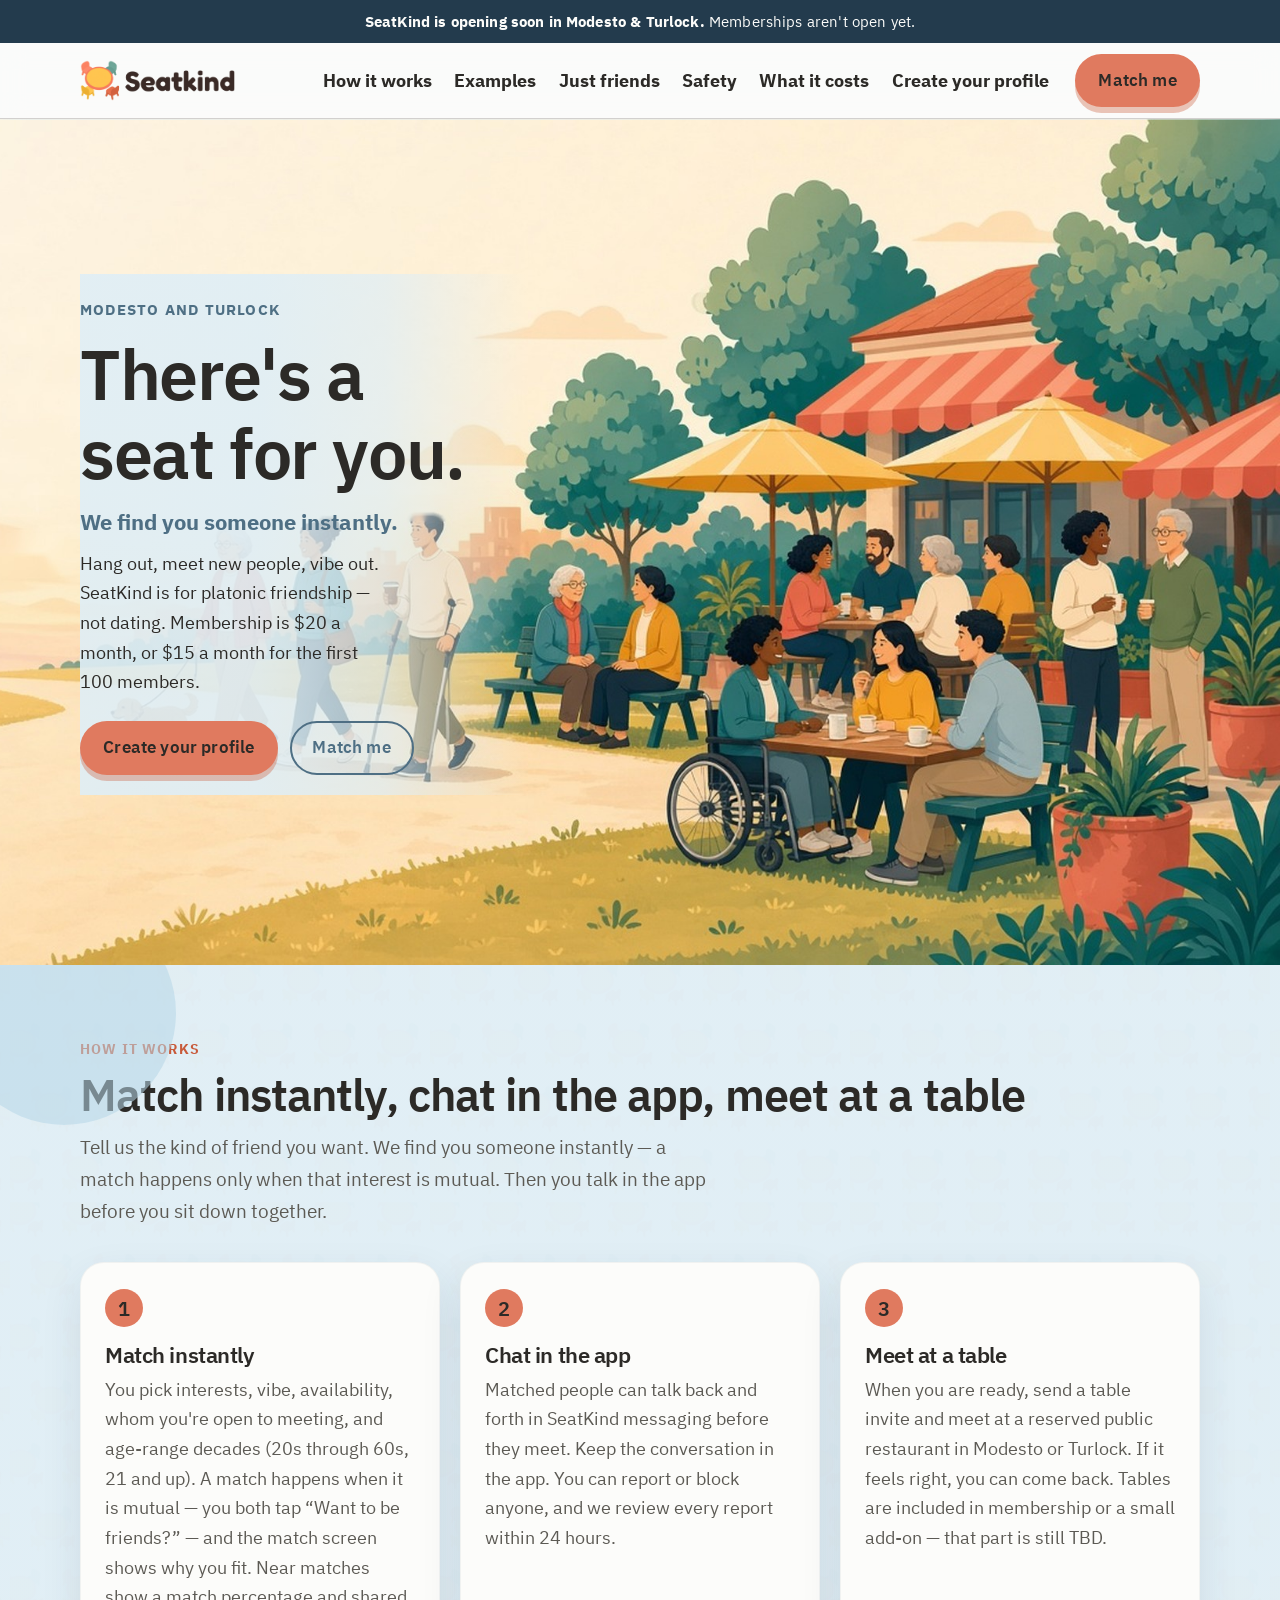
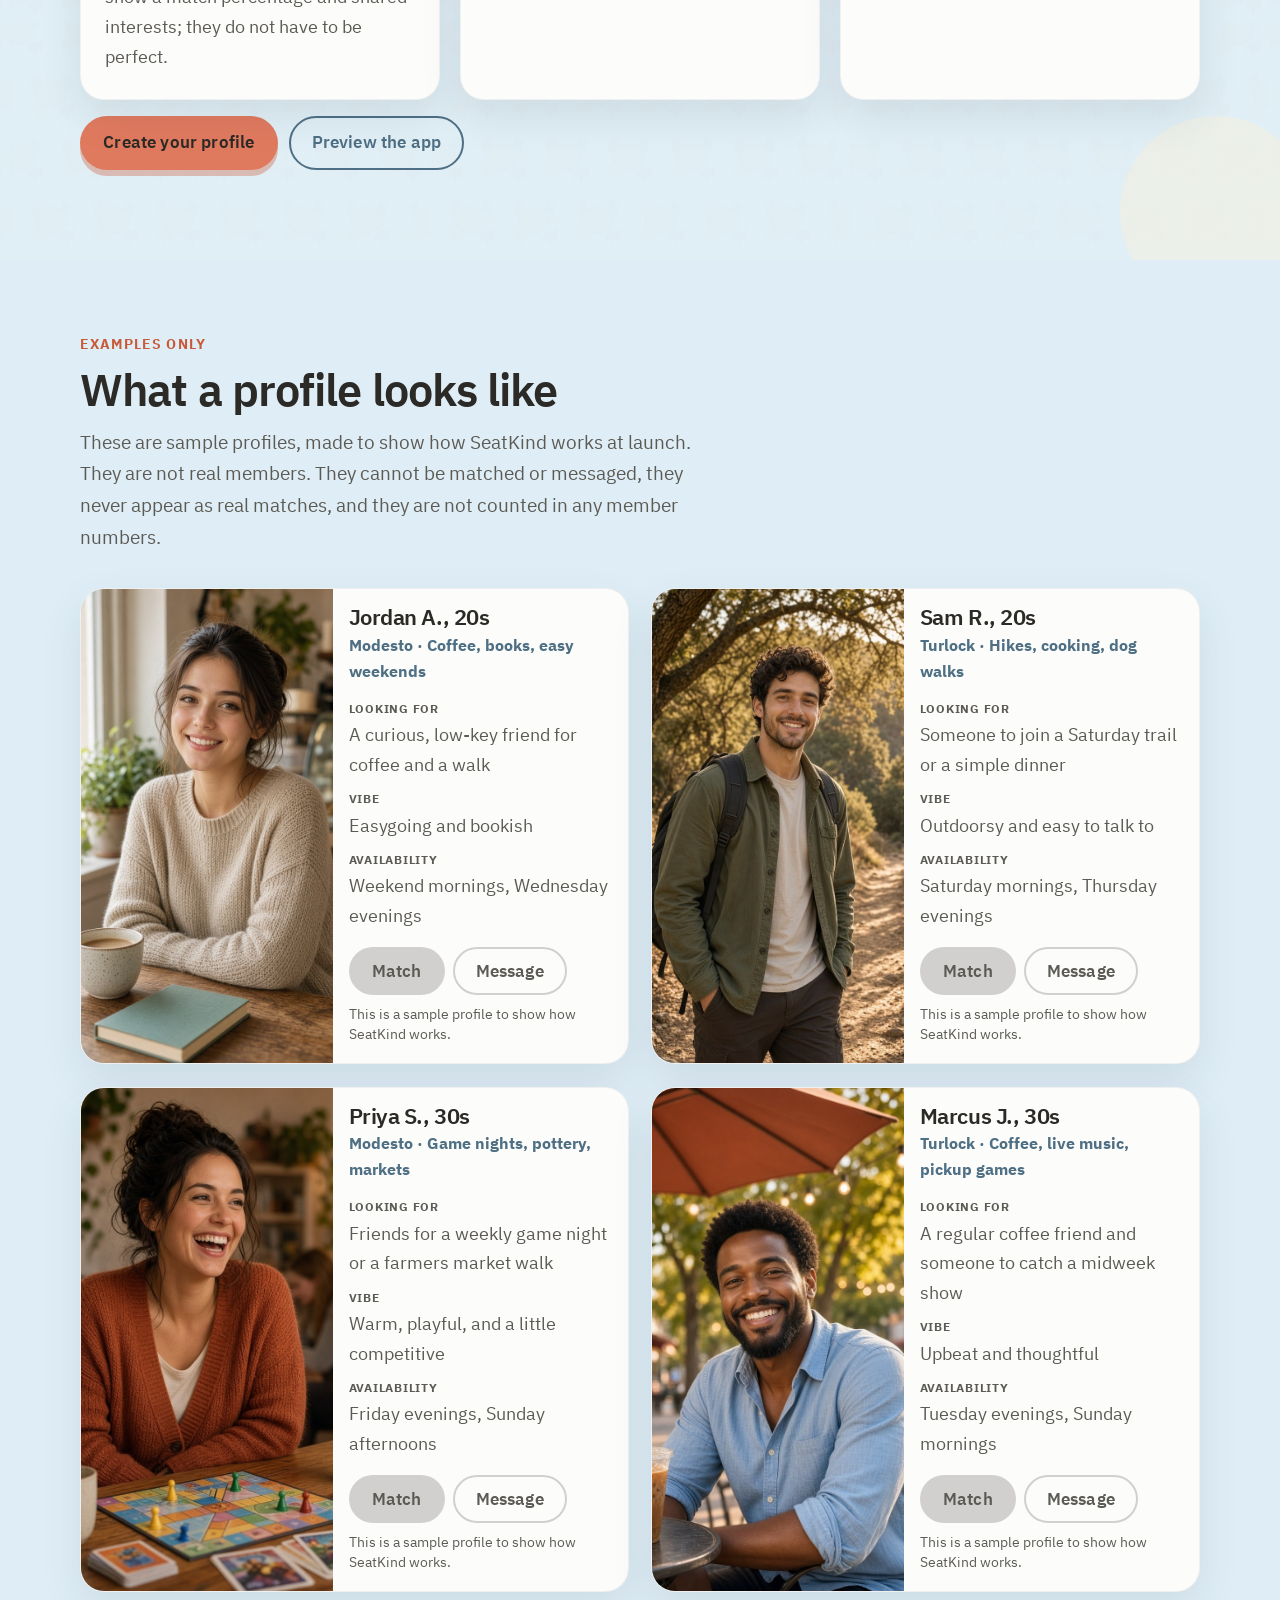
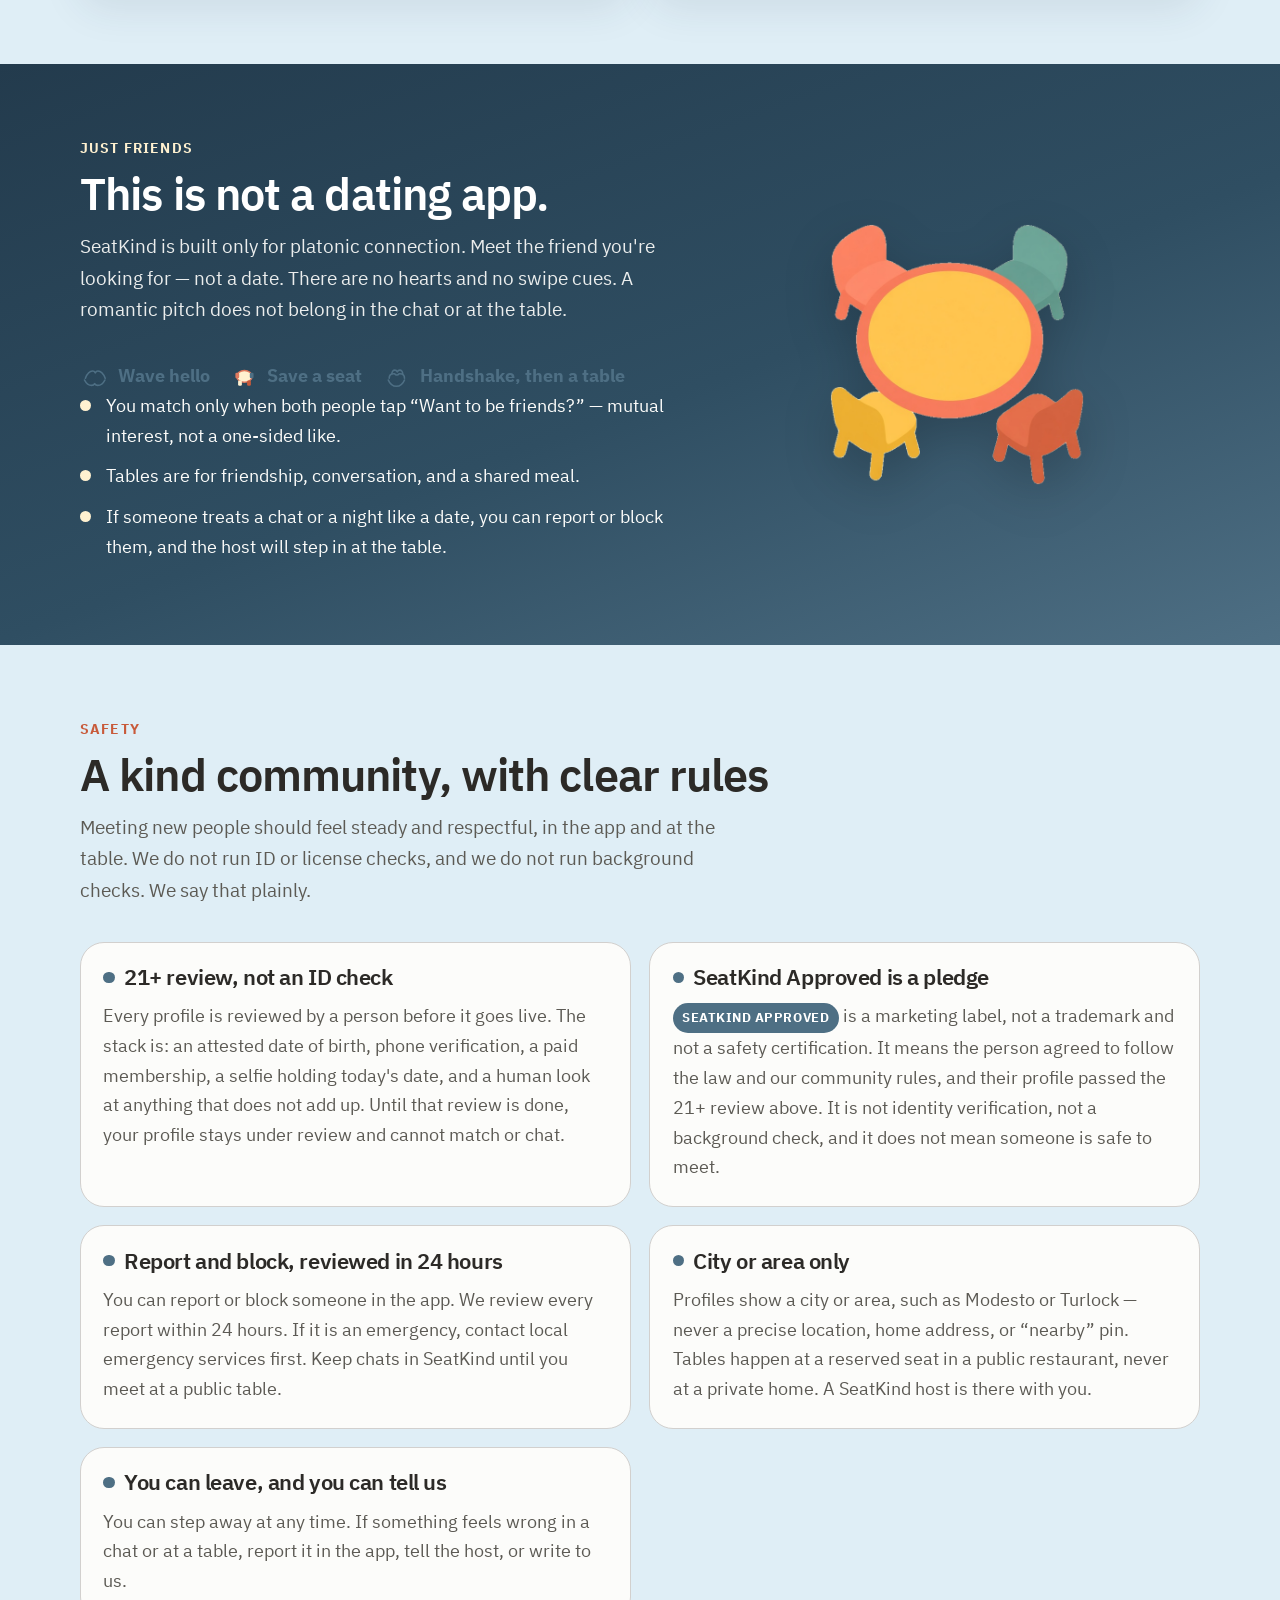
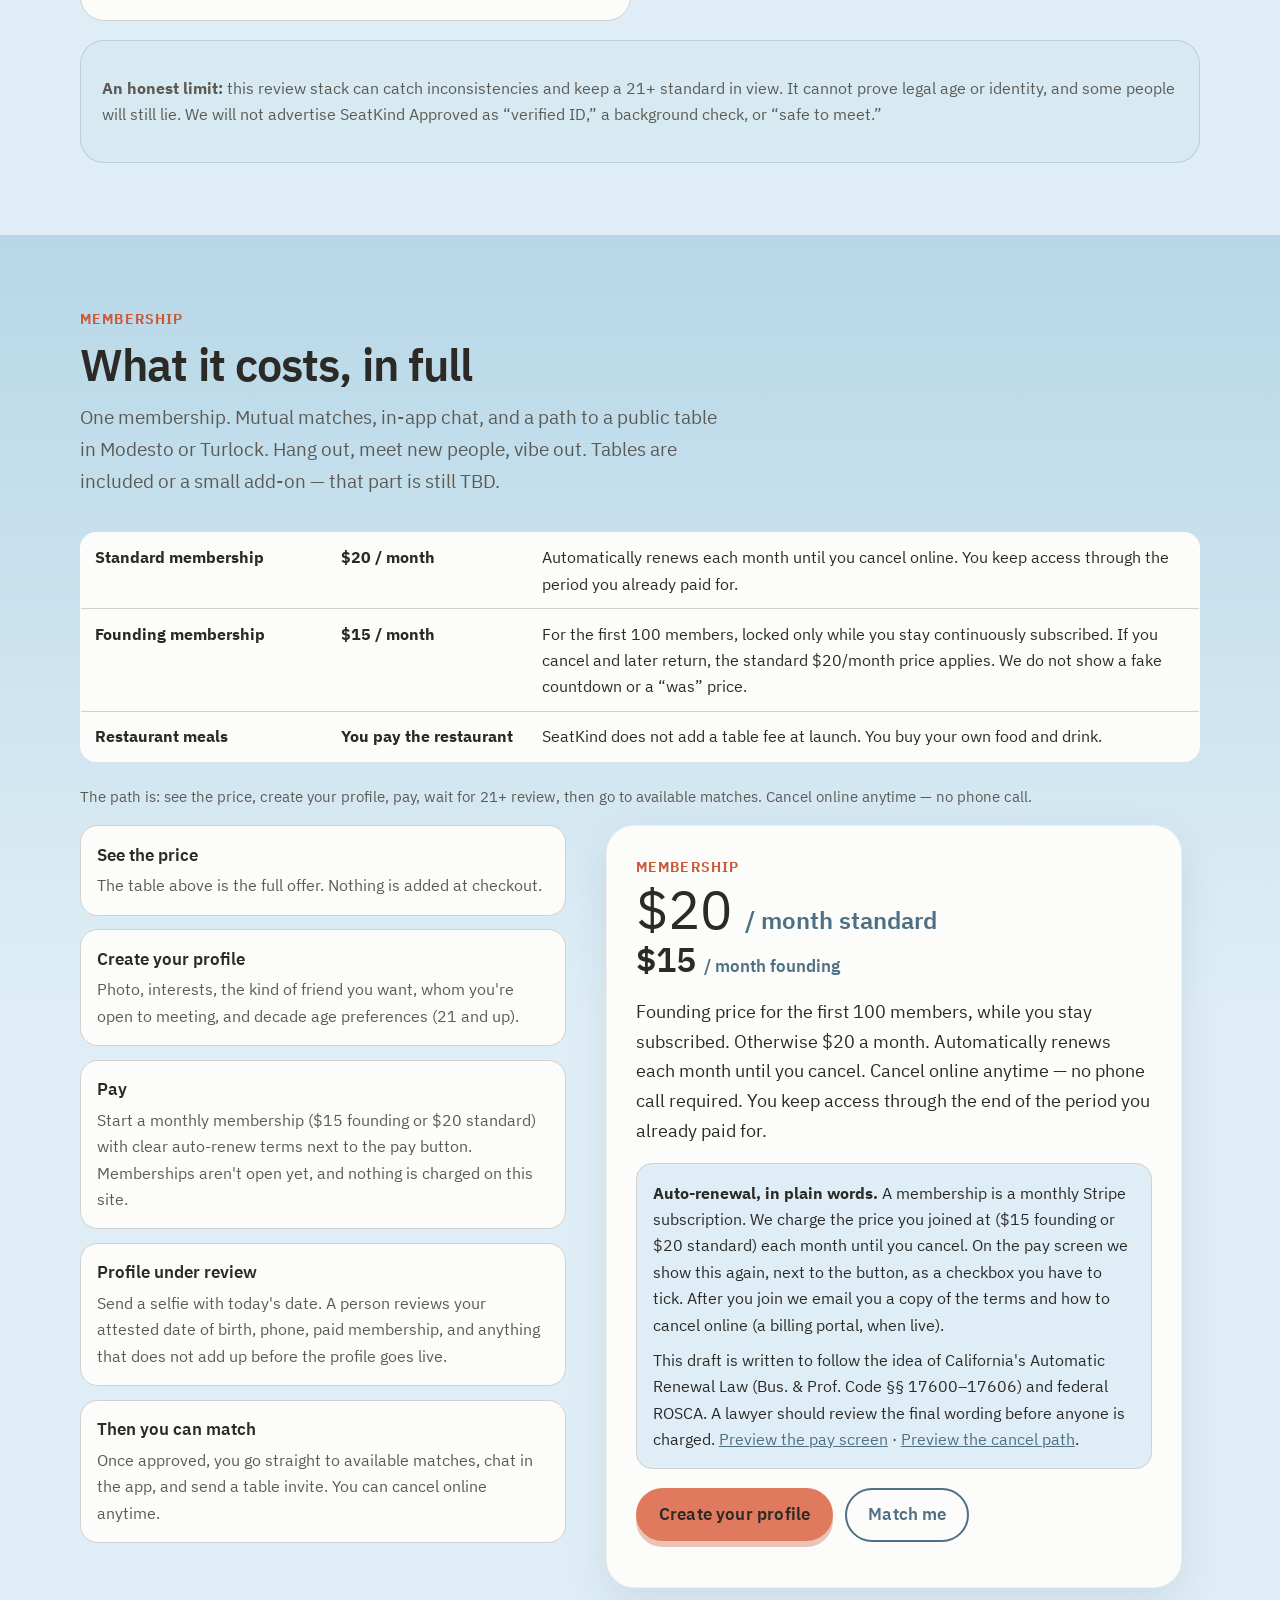
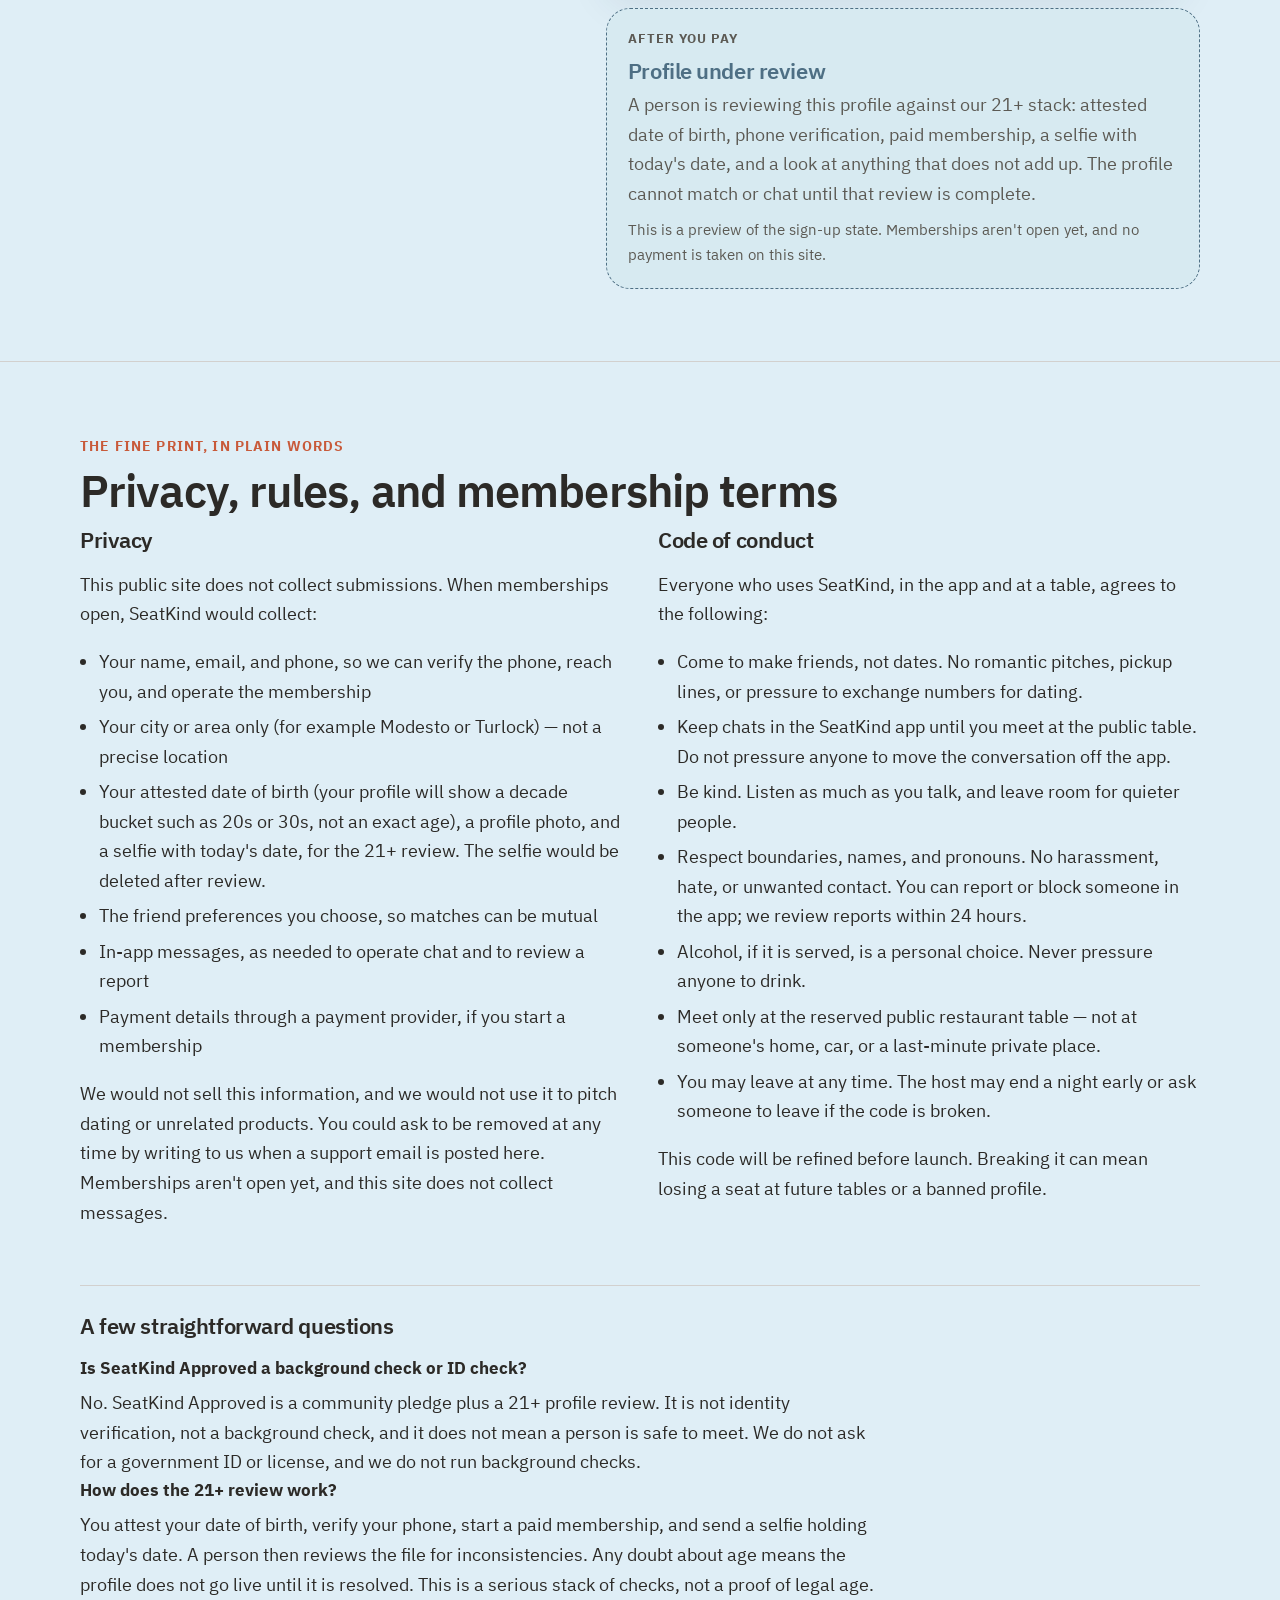
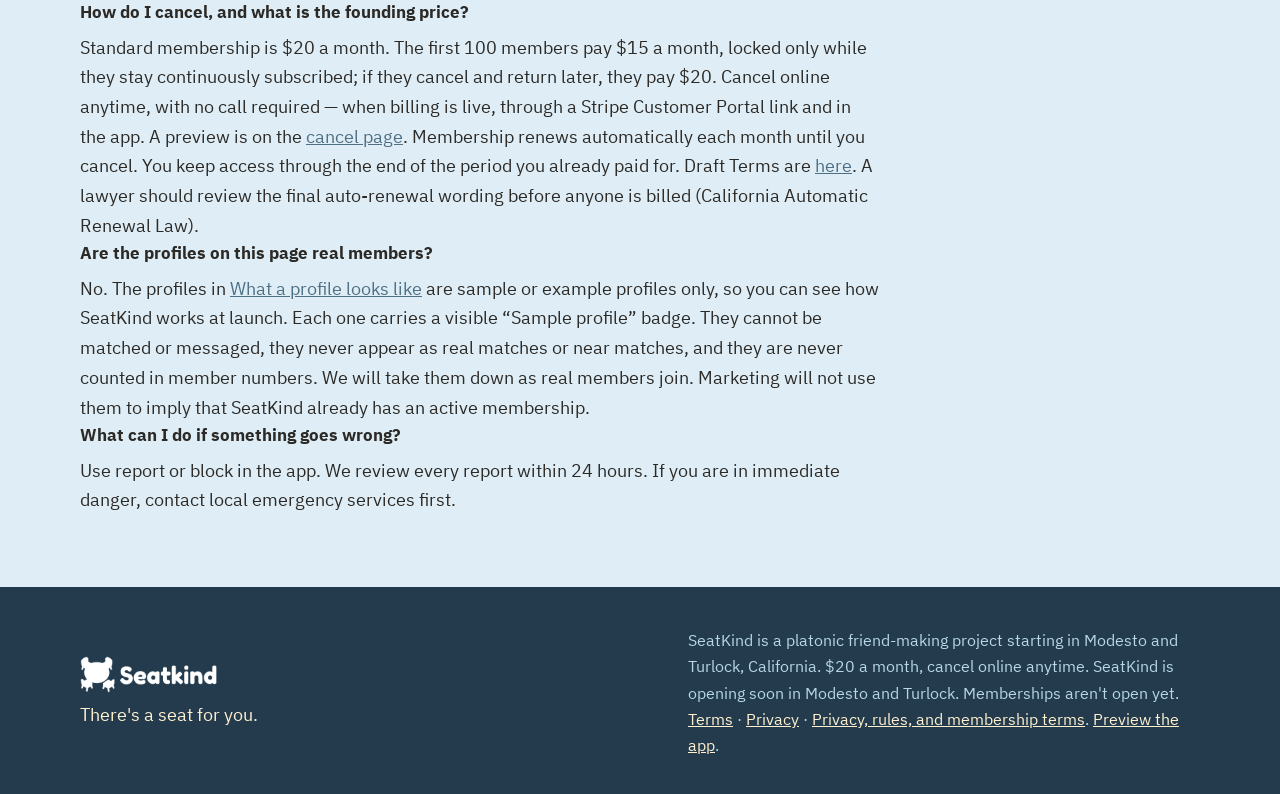
==== commit a7c99d2c: "Remove sample profile labels" ====
--- a/index.html
+++ b/index.html
@@ -90,10 +90,8 @@
           <article class="profile-card" data-sample="true" aria-label="Sample profile: Jordan A.">
             <div class="profile-photo">
               <img src="assets/samples/jordan-coffee.jpg" width="864" height="1152" alt="Illustrated sample photo: a smiling woman in a cream sweater at a coffee shop, with a cup and a book on the table.">
-              <span class="sample-badge">Sample profile</span>
             </div>
             <div class="profile-body">
-              <p class="example-tag">Example</p>
               <h3>Jordan A., 20s</h3>
               <p class="profile-meta">Modesto · Coffee, books, easy weekends</p>
               <dl>
@@ -111,10 +109,8 @@
           <article class="profile-card" data-sample="true" aria-label="Sample profile: Sam R.">
             <div class="profile-photo">
               <img src="assets/samples/sam-hike.jpg" width="864" height="1152" alt="Illustrated sample photo: a smiling man with a backpack on a sunny hiking trail under oak trees.">
-              <span class="sample-badge">Sample profile</span>
             </div>
             <div class="profile-body">
-              <p class="example-tag">Example</p>
               <h3>Sam R., 20s</h3>
               <p class="profile-meta">Turlock · Hikes, cooking, dog walks</p>
               <dl>
@@ -132,10 +128,8 @@
           <article class="profile-card" data-sample="true" aria-label="Sample profile: Priya S.">
             <div class="profile-photo">
               <img src="assets/samples/priya-gamenight.jpg" width="864" height="1152" alt="Illustrated sample photo: a laughing woman in a rust cardigan at a game-night table with a board game and mugs.">
-              <span class="sample-badge">Sample profile</span>
             </div>
             <div class="profile-body">
-              <p class="example-tag">Example</p>
               <h3>Priya S., 30s</h3>
               <p class="profile-meta">Modesto · Game nights, pottery, markets</p>
               <dl>
@@ -153,10 +147,8 @@
           <article class="profile-card" data-sample="true" aria-label="Sample profile: Marcus J.">
             <div class="profile-photo">
               <img src="assets/samples/marcus-cafe.jpg" width="864" height="1152" alt="Illustrated sample photo: a smiling man in a light-blue shirt at an outdoor cafe table under a terracotta umbrella.">
-              <span class="sample-badge">Sample profile</span>
             </div>
             <div class="profile-body">
-              <p class="example-tag">Example</p>
               <h3>Marcus J., 30s</h3>
               <p class="profile-meta">Turlock · Coffee, live music, pickup games</p>
               <dl>
